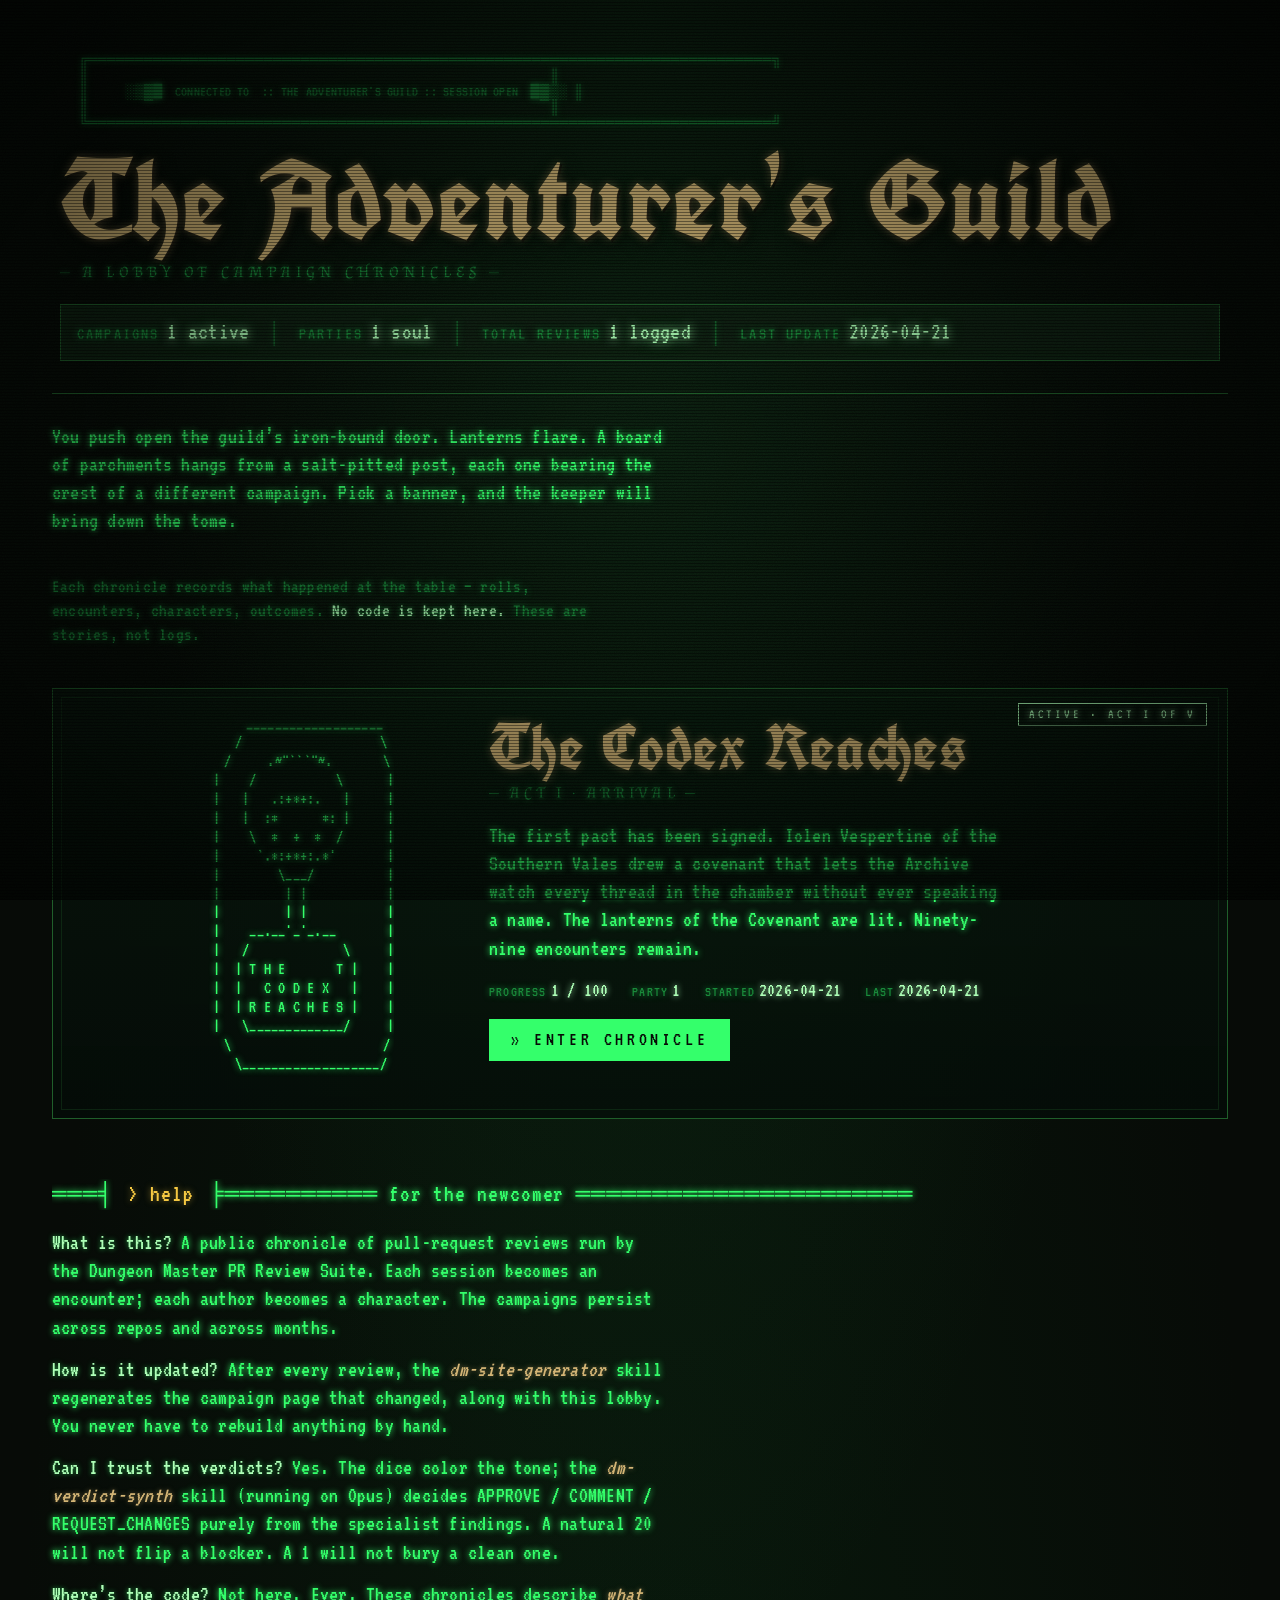
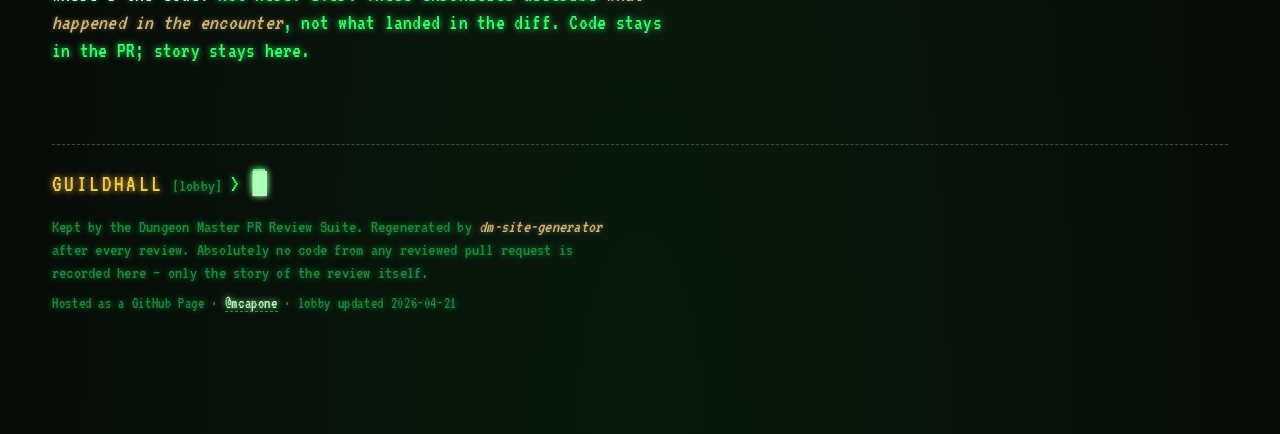
==== index.html @ 2f273dd2 "chronicle: prune demo campaigns; only The Codex Reaches is live - Remove campaigns/the-silver-protoc" ====
<!doctype html>
<html lang="en">
<head>
  <meta charset="utf-8" />
  <meta name="viewport" content="width=device-width, initial-scale=1" />
  <title>The Adventurer's Guild · Campaign Chronicles</title>
  <meta name="description" content="Campaign lobby for the Dungeon Master PR Review Suite. Pick a campaign to read its chronicle. No code, just story." />
  <meta name="color-scheme" content="dark" />
  <link rel="stylesheet" href="assets/styles.css" />
</head>
<body>
  <div class="static" aria-hidden="true"></div>

  <div class="crt-frame">

    <header class="banner">
      <pre class="banner-ascii" aria-hidden="true">
   ╔══════════════════════════════════════════════════════════════════════════╗
   ║                                                                          ║
   ║      ░▒▓█  CONNECTED TO  :: THE ADVENTURER'S GUILD :: SESSION OPEN  █▓▒░ ║
   ║                                                                          ║
   ╚══════════════════════════════════════════════════════════════════════════╝</pre>

      <h1 class="banner-title tome">The Adventurer's Guild</h1>
      <p class="banner-sub">&mdash; a lobby of campaign chronicles &mdash;</p>

      <div class="statusbar" role="status" aria-label="Guild status">
        <span class="stat"><span class="stat-label">CAMPAIGNS</span> <span class="stat-val">1 active</span></span>
        <span class="sep">│</span>
        <span class="stat"><span class="stat-label">PARTIES</span> <span class="stat-val">1 soul</span></span>
        <span class="sep">│</span>
        <span class="stat"><span class="stat-label">TOTAL REVIEWS</span> <span class="stat-val">1 logged</span></span>
        <span class="sep">│</span>
        <span class="stat"><span class="stat-label">LAST UPDATE</span> <span class="stat-val">2026-04-21</span></span>
      </div>
    </header>

    <p class="lobby-intro typed" data-delay="80">
      You push open the guild&rsquo;s iron-bound door. Lanterns flare. A board of parchments
      hangs from a salt-pitted post, each one bearing the crest of a different
      campaign. Pick a banner, and the keeper will bring down the tome.
    </p>

    <p class="lobby-intro typed" data-delay="600" style="color: var(--fg-dim); font-size: 19px;">
      Each chronicle records what happened at the table &mdash; rolls, encounters, characters, outcomes.
      <strong>No code is kept here.</strong> These are stories, not logs.
    </p>

    <section aria-label="Campaign list">
      <h2 class="sr-only">Campaigns</h2>
      <div class="campaign-grid">

        <!-- ================= Campaign 1: The Codex Reaches (ACTIVE) ================= -->
        <!-- emblem-id: tome-01 -->
        <article class="campaign-card" id="the-codex-reaches">
          <span class="campaign-state active">active · act I of V</span>

          <div class="campaign-emblem amber" aria-hidden="true"><pre>
            ___________________
           /                   \
          /     .~"```"~.       \
         |    /           \      |
         |   |   .:+*+:.   |     |
         |   |  :*      *: |     |
         |    \  *  +  *  /      |
         |     `.*:+*+:.*'       |
         |        \___/          |
         |         | |           |
         |         | |           |
         |    __.__'_'_.__       |
         |   /             \     |
         |  | T H E       T |    |
         |  |   C O D E X   |    |
         |  | R E A C H E S |    |
         |   \_____________/     |
          \                     /
           \___________________/
          </pre></div>

          <div class="campaign-body">
            <h2 class="tome">The Codex Reaches</h2>
            <p class="tagline">&mdash; act I · arrival &mdash;</p>
            <p class="pitch">
              The first pact has been signed. Iolen Vespertine of the Southern Vales drew a covenant
              that lets the Archive watch every thread in the chamber without ever speaking a name.
              The lanterns of the Covenant are lit. Ninety-nine encounters remain.
            </p>
            <div class="campaign-meta">
              <span><span class="key">PROGRESS</span><span class="val">1 / 100</span></span>
              <span><span class="key">PARTY</span><span class="val">1</span></span>
              <span><span class="key">STARTED</span><span class="val">2026-04-21</span></span>
              <span><span class="key">LAST</span><span class="val">2026-04-21</span></span>
            </div>
            <a class="campaign-cta" href="campaigns/the-codex-reaches/">&raquo; Enter chronicle</a>
          </div>
        </article>

      </div>
    </section>

    <section class="section" style="margin-top: 60px;">
      <h2 class="section-title">═══╡ <span class="cmd">&gt; help</span> ╞══════════ for the newcomer ══════════════════════</h2>
      <div class="look-body">
        <p class="typed" data-delay="120">
          <strong>What is this?</strong> A public chronicle of pull-request reviews run by the Dungeon Master PR Review Suite.
          Each session becomes an encounter; each author becomes a character. The campaigns persist across repos and across months.
        </p>
        <p class="typed" data-delay="520">
          <strong>How is it updated?</strong> After every review, the <em>dm-site-generator</em> skill regenerates the campaign
          page that changed, along with this lobby. You never have to rebuild anything by hand.
        </p>
        <p class="typed" data-delay="900">
          <strong>Can I trust the verdicts?</strong> Yes. The dice color the tone; the <em>dm-verdict-synth</em> skill
          (running on Opus) decides APPROVE / COMMENT / REQUEST_CHANGES purely from the specialist findings.
          A natural 20 will not flip a blocker. A 1 will not bury a clean one.
        </p>
        <p class="typed" data-delay="1280">
          <strong>Where&rsquo;s the code?</strong> Not here. Ever. These chronicles describe
          <em>what happened in the encounter</em>, not what landed in the diff. Code stays in the PR; story stays here.
        </p>
      </div>
    </section>

    <footer>
      <div class="prompt-line">
        <span class="prompt-host">GUILDHALL</span><span class="prompt-ctx">[lobby]</span><span class="prompt-arrow">&gt;</span><span class="cursor" aria-hidden="true">█</span>
      </div>
      <p class="footer-note">
        Kept by the Dungeon Master PR Review Suite. Regenerated by <em>dm-site-generator</em>
        after every review. Absolutely no code from any reviewed pull request is recorded here &mdash;
        only the story of the review itself.
      </p>
      <p class="footer-legal">
        Hosted as a GitHub Page &middot; <a href="https://github.com/mcapone">@mcapone</a>
        &middot; lobby updated 2026-04-21
      </p>
    </footer>
  </div>

  <script src="assets/script.js"></script>
</body>
</html>
---- assets/styles.css ----
/* =====================================================================
   The Codex Reaches — Campaign Chronicle
   Shared stylesheet for the MUD / phosphor-CRT campaign site.
   All pages (lobby + per-campaign) share this file.
   ===================================================================== */

/* ---------- Fonts ---------- */
@import url("https://fonts.googleapis.com/css2?family=VT323&family=UnifrakturCook:wght@700&family=Almendra+SC&display=swap");

/* ---------- Reset + base ---------- */
*,
*::before,
*::after {
  box-sizing: border-box;
  margin: 0;
  padding: 0;
}

:root {
  /* Phosphor palette */
  --bg: #070b07;
  --bg-2: #0c1a0e;
  --panel: #0f1f12;
  --fg: #34ff6b;
  --fg-bright: #aeffb7;
  --fg-dim: #1a8a3b;
  --fg-shadow: #0e4a1f;
  --border: #1f5e2a;
  --border-bright: #3dbd54;

  /* Accents */
  --amber: #f5c842;
  --amber-dim: #8b6812;
  --danger: #ff4860;
  --parchment: #d4b576;
  --parchment-deep: #8a6d36;
  --ink: #4a3818;

  /* Glow presets */
  --glow-soft: 0 0 6px currentColor;
  --glow-mid: 0 0 10px currentColor, 0 0 18px rgba(52, 255, 107, 0.35);
  --glow-hot: 0 0 4px currentColor, 0 0 14px currentColor, 0 0 32px rgba(52, 255, 107, 0.6);

  /* Fonts */
  --font-mud: "VT323", ui-monospace, "SFMono-Regular", "Cascadia Mono", "Consolas", monospace;
  --font-tome: "UnifrakturCook", "Almendra SC", "Iowan Old Style", "Palatino Linotype", serif;
  --font-seal: "Almendra SC", "UnifrakturCook", "Iowan Old Style", serif;

  /* Layout */
  --maxw: 1240px;
  --gutter: 32px;
}

html {
  background: var(--bg);
  color-scheme: dark;
  scroll-behavior: smooth;
}

body {
  background:
    radial-gradient(ellipse at 50% 0%, rgba(32, 120, 55, 0.18), transparent 60%),
    radial-gradient(ellipse at 50% 100%, rgba(12, 60, 25, 0.3), transparent 70%),
    var(--bg);
  color: var(--fg);
  font-family: var(--font-mud);
  font-size: 24px;
  line-height: 1.28;
  min-height: 100vh;
  overflow-x: hidden;
  letter-spacing: 0.01em;
  text-shadow: var(--glow-soft);
}

/* ---------- CRT effects (fixed overlays) ---------- */
body::before {
  /* scanlines */
  content: "";
  position: fixed;
  inset: 0;
  background: repeating-linear-gradient(
    to bottom,
    transparent 0,
    transparent 2px,
    rgba(0, 0, 0, 0.42) 2px,
    rgba(0, 0, 0, 0.42) 3px
  );
  pointer-events: none;
  z-index: 200;
  mix-blend-mode: multiply;
}

body::after {
  /* vignette + CRT barrel-ish darkening at corners + flicker */
  content: "";
  position: fixed;
  inset: 0;
  background: radial-gradient(ellipse at center, transparent 0%, rgba(0, 0, 0, 0.65) 100%);
  pointer-events: none;
  z-index: 199;
  animation: flicker 4.2s infinite;
}

@keyframes flicker {
  0%, 100% { opacity: 1; }
  42% { opacity: 0.96; }
  43% { opacity: 1; }
  79% { opacity: 0.93; }
  80% { opacity: 1; }
  91% { opacity: 0.88; }
  92% { opacity: 1; }
}

/* Optional grain texture — static on top of background */
.static {
  position: fixed;
  inset: 0;
  pointer-events: none;
  z-index: 198;
  opacity: 0.08;
  background-image: url("data:image/svg+xml;utf8,<svg xmlns='http://www.w3.org/2000/svg' width='160' height='160' viewBox='0 0 160 160'><filter id='n'><feTurbulence type='fractalNoise' baseFrequency='0.9' numOctaves='2' stitchTiles='stitch'/><feColorMatrix values='0 0 0 0 0.2  0 0 0 0 0.9  0 0 0 0 0.3  0 0 0 0.6 0'/></filter><rect width='100%' height='100%' filter='url(%23n)'/></svg>");
  background-size: 160px;
}

/* ---------- Frame ---------- */
.crt-frame {
  max-width: var(--maxw);
  margin: 0 auto;
  padding: 28px var(--gutter) 120px;
  position: relative;
  z-index: 1;
}

/* ---------- Typography helpers ---------- */
.glow-hot {
  color: var(--fg-bright);
  text-shadow: var(--glow-hot);
}

.glow-amber {
  color: var(--amber);
  text-shadow: 0 0 6px rgba(245, 200, 66, 0.7), 0 0 14px rgba(245, 200, 66, 0.35);
}

.glow-danger {
  color: var(--danger);
  text-shadow: 0 0 6px rgba(255, 72, 96, 0.7);
}

.tome {
  font-family: var(--font-tome);
  font-weight: 700;
  letter-spacing: 0.02em;
  line-height: 1;
}

.seal {
  font-family: var(--font-seal);
  letter-spacing: 0.16em;
  text-transform: uppercase;
}

pre,
.ascii {
  font-family: var(--font-mud);
  white-space: pre;
  color: var(--fg);
  text-shadow: var(--glow-soft);
  line-height: 1.05;
  overflow-x: auto;
}

a {
  color: var(--fg-bright);
  text-decoration: none;
  text-shadow: var(--glow-soft);
  border-bottom: 1px dashed var(--fg-dim);
  transition: color 120ms ease, text-shadow 120ms ease, border-color 120ms ease;
}

a:hover,
a:focus {
  color: var(--amber);
  text-shadow: 0 0 6px rgba(245, 200, 66, 0.8);
  border-bottom-color: var(--amber);
  outline: none;
}

em {
  font-style: italic;
  color: var(--parchment);
  text-shadow: 0 0 5px rgba(212, 181, 118, 0.5);
}

strong {
  color: var(--fg-bright);
  font-weight: normal;
  text-shadow: 0 0 5px rgba(52, 255, 107, 0.6);
}

hr {
  border: 0;
  border-top: 1px dashed var(--border);
  margin: 28px 0;
}

/* ---------- Banner ---------- */
.banner {
  position: relative;
  padding: 24px 8px 32px;
  border-bottom: 1px solid var(--border);
  margin-bottom: 28px;
}

.banner-ascii {
  color: var(--fg-dim);
  font-size: 15px;
  line-height: 1.05;
  margin-bottom: 18px;
  opacity: 0.85;
}

.banner-title {
  font-family: var(--font-tome);
  font-size: clamp(56px, 9vw, 112px);
  color: var(--parchment);
  text-shadow:
    0 0 8px rgba(212, 181, 118, 0.45),
    2px 2px 0 rgba(0, 0, 0, 0.8),
    4px 6px 18px rgba(0, 0, 0, 0.75);
  line-height: 0.92;
  margin-bottom: 10px;
}

.banner-sub {
  font-family: var(--font-seal);
  letter-spacing: 0.32em;
  text-transform: uppercase;
  color: var(--fg-dim);
  font-size: 16px;
  margin-bottom: 22px;
}

.statusbar {
  display: flex;
  flex-wrap: wrap;
  gap: 18px;
  align-items: baseline;
  font-size: 22px;
  color: var(--fg);
  padding: 12px 16px;
  border: 1px solid var(--border);
  background: var(--panel);
  box-shadow: inset 0 0 20px rgba(0, 255, 80, 0.04);
}

.statusbar .stat {
  display: inline-flex;
  gap: 8px;
  align-items: baseline;
}

.statusbar .stat-label {
  color: var(--fg-dim);
  font-size: 18px;
  letter-spacing: 0.12em;
  text-transform: uppercase;
}

.statusbar .stat-val {
  color: var(--fg-bright);
  font-size: 24px;
  text-shadow: var(--glow-mid);
}

.statusbar .sep {
  color: var(--fg-dim);
  opacity: 0.6;
}

/* ---------- Progress bar (campaign progress) ---------- */
.progress-bar {
  margin-top: 18px;
  font-size: 20px;
}

.progress-label {
  font-size: 16px;
  letter-spacing: 0.14em;
  text-transform: uppercase;
  color: var(--fg-dim);
  margin-bottom: 4px;
}

.progress-track {
  height: 18px;
  border: 1px solid var(--border);
  background: var(--bg-2);
  position: relative;
  overflow: hidden;
}

.progress-fill {
  height: 100%;
  background:
    repeating-linear-gradient(
      90deg,
      var(--fg-dim) 0 6px,
      var(--fg) 6px 8px
    );
  box-shadow: 0 0 12px rgba(52, 255, 107, 0.5);
}

.progress-text {
  margin-top: 4px;
  color: var(--fg);
  font-size: 18px;
}

/* ---------- Command bar (primary nav) ---------- */
.command-bar {
  position: sticky;
  top: 0;
  z-index: 10;
  margin: 0 -8px 32px;
  padding: 12px 20px;
  background: rgba(10, 22, 12, 0.92);
  backdrop-filter: blur(2px);
  border: 1px solid var(--border);
  border-left-width: 3px;
  border-left-color: var(--fg);
  font-size: 22px;
  display: flex;
  flex-wrap: wrap;
  align-items: center;
  gap: 0 10px;
}

.command-bar a {
  padding: 2px 6px;
  border: none;
  color: var(--fg);
}

.command-bar a:hover,
.command-bar a:focus {
  color: var(--bg);
  background: var(--fg);
  text-shadow: none;
}

.prompt-arrow {
  color: var(--fg-dim);
  margin-right: 4px;
}

.nav-sep {
  color: var(--fg-dim);
  opacity: 0.5;
}

.back-to-lobby {
  margin-left: auto;
  color: var(--amber);
  border: 1px solid var(--amber-dim);
  padding: 2px 10px;
  font-size: 18px;
  letter-spacing: 0.08em;
  text-transform: uppercase;
}

.back-to-lobby:hover,
.back-to-lobby:focus {
  background: var(--amber);
  color: var(--bg);
  text-shadow: none;
}

/* ---------- Section ---------- */
.section {
  margin-bottom: 56px;
}

.section-title {
  font-family: var(--font-mud);
  font-size: 24px;
  color: var(--fg);
  font-weight: normal;
  letter-spacing: 0.04em;
  margin-bottom: 18px;
  white-space: nowrap;
  overflow: hidden;
  text-overflow: ellipsis;
}

.section-title .cmd {
  color: var(--amber);
  text-shadow: 0 0 6px rgba(245, 200, 66, 0.5);
  padding: 0 4px;
}

.section-hint {
  color: var(--fg-dim);
  font-size: 18px;
  margin-bottom: 14px;
  letter-spacing: 0.05em;
}

/* ---------- Look ---------- */
.look-body p {
  margin-bottom: 14px;
  font-size: 22px;
  max-width: 68ch;
}

.look-body a.exit {
  color: var(--amber);
  border-bottom-color: var(--amber-dim);
}

/* ---------- Scene ---------- */
.scene {
  border: 1px dashed var(--border);
  padding: 24px;
  background: linear-gradient(180deg, rgba(10, 50, 22, 0.25), transparent);
}

.scene-meta {
  font-size: 18px;
  color: var(--fg-dim);
  letter-spacing: 0.08em;
  margin-bottom: 8px;
  text-transform: uppercase;
}

.scene-meta .roll {
  color: var(--amber);
  text-shadow: 0 0 6px rgba(245, 200, 66, 0.5);
  font-weight: bold;
}

.scene-meta .tier {
  color: var(--fg-bright);
}

.scene-title {
  font-family: var(--font-tome);
  font-weight: 700;
  font-size: clamp(36px, 5vw, 54px);
  color: var(--parchment);
  text-shadow: 0 0 6px rgba(212, 181, 118, 0.4);
  margin: 4px 0 22px;
  line-height: 1;
}

.ascii-scene {
  color: var(--fg);
  font-size: 18px;
  line-height: 1;
  margin: 8px 0 24px;
  text-shadow: 0 0 6px rgba(52, 255, 107, 0.45);
  overflow-x: auto;
}

.scene-narration {
  font-size: 22px;
  max-width: 64ch;
  margin-bottom: 14px;
}

.scene-outcome {
  font-size: 20px;
  margin-top: 12px;
  padding-top: 14px;
  border-top: 1px dashed var(--border);
}

/* ---------- Verdict tags ---------- */
.verdict-tag {
  display: inline-block;
  padding: 2px 10px;
  font-size: 16px;
  letter-spacing: 0.14em;
  text-transform: uppercase;
  font-weight: normal;
  border: 1px solid currentColor;
  margin-right: 10px;
}

.verdict-approve { color: var(--fg-bright); text-shadow: 0 0 6px rgba(174, 255, 183, 0.7); }
.verdict-comment { color: var(--amber); text-shadow: 0 0 6px rgba(245, 200, 66, 0.6); }
.verdict-request { color: var(--danger); text-shadow: 0 0 6px rgba(255, 72, 96, 0.7); }

.legendary-star {
  color: var(--amber);
  text-shadow: 0 0 8px rgba(245, 200, 66, 0.9);
  margin-left: 6px;
}

/* ---------- Party grid (WHO) ---------- */
.party-grid {
  display: grid;
  grid-template-columns: repeat(auto-fill, minmax(310px, 1fr));
  gap: 22px;
}

.char-card {
  position: relative;
  padding: 18px 20px 22px;
  background: var(--panel);
  border: 1px solid var(--border);
  box-shadow:
    inset 0 0 30px rgba(0, 80, 30, 0.18),
    0 0 0 1px rgba(52, 255, 107, 0.05);
  transition: transform 180ms ease, box-shadow 180ms ease, border-color 180ms ease;
  overflow: hidden;
}

.char-card::before {
  /* subtle corner flourishes */
  content: "+--------+";
  position: absolute;
  top: 6px;
  left: 8px;
  right: 8px;
  color: var(--border-bright);
  font-size: 14px;
  opacity: 0.4;
  pointer-events: none;
}

.char-card:hover {
  border-color: var(--fg);
  transform: translateY(-2px);
  box-shadow:
    inset 0 0 40px rgba(0, 120, 50, 0.25),
    0 0 24px rgba(52, 255, 107, 0.22);
}

.char-card:hover .char-portrait {
  color: var(--fg-bright);
  text-shadow: var(--glow-hot);
}

.char-header {
  display: flex;
  justify-content: space-between;
  align-items: baseline;
  margin-bottom: 10px;
  padding-bottom: 6px;
  border-bottom: 1px dashed var(--border);
}

.char-handle {
  color: var(--amber);
  font-size: 22px;
  letter-spacing: 0.04em;
}

.char-lvl {
  color: var(--fg-dim);
  font-size: 18px;
}

.char-portrait {
  font-family: var(--font-mud);
  font-size: 18px;
  line-height: 1;
  white-space: pre;
  text-align: center;
  margin: 10px 0 14px;
  color: var(--fg);
  transition: color 180ms ease, text-shadow 180ms ease;
  min-height: 180px;
  display: flex;
  align-items: center;
  justify-content: center;
}

.char-name {
  font-family: var(--font-tome);
  font-weight: 700;
  font-size: 30px;
  line-height: 1;
  color: var(--parchment);
  text-shadow: 0 0 6px rgba(212, 181, 118, 0.4);
  margin-bottom: 2px;
}

.char-class {
  font-size: 18px;
  color: var(--fg-dim);
  letter-spacing: 0.1em;
  text-transform: uppercase;
  margin-bottom: 14px;
}

.stat-row {
  display: flex;
  justify-content: space-between;
  font-size: 18px;
  margin-bottom: 3px;
}

.stat-row .key {
  color: var(--fg-dim);
  letter-spacing: 0.08em;
  text-transform: uppercase;
  font-size: 15px;
}

.stat-row .val {
  color: var(--fg);
  font-size: 18px;
}

.mini-bar {
  display: inline-block;
  width: 100px;
  height: 10px;
  background: var(--bg-2);
  border: 1px solid var(--border);
  position: relative;
  margin-right: 6px;
  vertical-align: middle;
}

.mini-bar::before {
  content: "";
  position: absolute;
  inset: 1px;
  width: calc(var(--pct, 50%) - 2px);
  background: var(--fg);
  box-shadow: 0 0 6px rgba(52, 255, 107, 0.6);
}

.mini-bar.amber::before { background: var(--amber); box-shadow: 0 0 6px rgba(245, 200, 66, 0.6); }
.mini-bar.danger::before { background: var(--danger); box-shadow: 0 0 6px rgba(255, 72, 96, 0.6); }

.char-footer {
  margin-top: 14px;
  padding-top: 10px;
  border-top: 1px dashed var(--border);
  font-size: 17px;
  display: grid;
  gap: 4px;
}

.char-footer .fkey {
  color: var(--fg-dim);
  letter-spacing: 0.08em;
  text-transform: uppercase;
  font-size: 14px;
  margin-right: 6px;
}

.char-footer a {
  color: var(--fg-bright);
  border: none;
}

.char-status {
  font-size: 16px;
  color: var(--fg-dim);
  text-transform: uppercase;
  letter-spacing: 0.1em;
  margin-top: 4px;
}

.status-active { color: var(--fg-bright); }
.status-cursed { color: var(--danger); }
.status-sabbatical { color: var(--amber-dim); }

/* ---------- History / session log ---------- */
.history-scroll {
  border: 1px solid var(--border);
  background: var(--panel);
  overflow-x: auto;
}

.session-table {
  width: 100%;
  border-collapse: collapse;
  font-size: 20px;
}

.session-table thead th {
  background: var(--bg-2);
  color: var(--fg-dim);
  font-weight: normal;
  font-size: 16px;
  text-transform: uppercase;
  letter-spacing: 0.12em;
  padding: 10px 14px;
  text-align: left;
  border-bottom: 1px solid var(--border);
  white-space: nowrap;
}

.session-table tbody td {
  padding: 10px 14px;
  border-bottom: 1px dashed var(--border);
  vertical-align: baseline;
}

.session-table tbody tr:hover {
  background: rgba(60, 180, 90, 0.06);
}

.session-table .col-date { color: var(--fg-dim); white-space: nowrap; }
.session-table .col-roll { color: var(--amber); font-size: 24px; white-space: nowrap; }
.session-table .col-roll.critical { color: var(--amber); text-shadow: 0 0 10px rgba(245, 200, 66, 0.8); }
.session-table .col-roll.dark { color: var(--danger); text-shadow: 0 0 8px rgba(255, 72, 96, 0.7); }
.session-table .col-title { color: var(--parchment); font-family: var(--font-tome); font-size: 24px; }
.session-table .col-author a { color: var(--fg-bright); border: none; }
.session-table .col-tier { color: var(--fg-dim); font-size: 16px; text-transform: uppercase; letter-spacing: 0.08em; }

/* ---------- Lore / map ---------- */
.ascii-map {
  font-size: 17px;
  color: var(--fg);
  text-align: center;
  margin: 0 auto 26px;
  line-height: 1;
  text-shadow: var(--glow-soft);
}

.lore-list {
  list-style: none;
  display: grid;
  grid-template-columns: repeat(auto-fill, minmax(260px, 1fr));
  gap: 12px;
  font-size: 20px;
}

.lore-list li {
  padding: 10px 14px;
  border: 1px dashed var(--border);
  background: rgba(10, 30, 15, 0.35);
}

.lore-list .region {
  color: var(--parchment);
  font-family: var(--font-tome);
  font-size: 24px;
  display: block;
  line-height: 1;
}

.lore-list .repo {
  color: var(--fg-dim);
  font-size: 16px;
  letter-spacing: 0.06em;
}

.lore-list .lore-note {
  margin-top: 4px;
  font-size: 18px;
  color: var(--fg);
}

/* ---------- Highlights ---------- */
.highlights-list {
  list-style: none;
  counter-reset: hl;
  display: grid;
  gap: 14px;
}

.highlights-list li {
  counter-increment: hl;
  position: relative;
  padding: 14px 20px 14px 70px;
  background: rgba(10, 30, 15, 0.45);
  border-left: 3px solid var(--amber);
  font-size: 21px;
}

.highlights-list li::before {
  content: "0" counter(hl);
  position: absolute;
  left: 14px;
  top: 10px;
  font-family: var(--font-tome);
  font-size: 36px;
  color: var(--amber);
  text-shadow: 0 0 8px rgba(245, 200, 66, 0.5);
  line-height: 1;
}

.highlights-list strong {
  color: var(--parchment);
  font-family: var(--font-tome);
  font-size: 24px;
  display: inline-block;
  margin-right: 6px;
}

/* ---------- Stats ---------- */
.stats-grid {
  display: grid;
  grid-template-columns: repeat(auto-fill, minmax(220px, 1fr));
  gap: 14px;
  margin-bottom: 30px;
}

.stat-tile {
  padding: 14px;
  border: 1px solid var(--border);
  background: var(--panel);
  text-align: center;
}

.stat-tile .tile-val {
  font-family: var(--font-tome);
  font-size: 44px;
  color: var(--fg-bright);
  text-shadow: var(--glow-mid);
  line-height: 1;
  margin-bottom: 4px;
}

.stat-tile .tile-val.amber { color: var(--amber); text-shadow: 0 0 10px rgba(245, 200, 66, 0.6); }
.stat-tile .tile-val.danger { color: var(--danger); text-shadow: 0 0 10px rgba(255, 72, 96, 0.7); }

.stat-tile .tile-label {
  font-size: 16px;
  color: var(--fg-dim);
  letter-spacing: 0.14em;
  text-transform: uppercase;
}

.verdict-chart,
.roll-distribution {
  margin-top: 20px;
  padding: 16px 18px;
  border: 1px dashed var(--border);
  background: rgba(10, 22, 12, 0.4);
}

.verdict-chart h3,
.roll-distribution h3 {
  color: var(--fg-dim);
  font-size: 16px;
  letter-spacing: 0.16em;
  text-transform: uppercase;
  margin-bottom: 10px;
  font-weight: normal;
}

.bar-row {
  display: grid;
  grid-template-columns: 140px 1fr 60px;
  align-items: center;
  gap: 10px;
  font-size: 18px;
  margin-bottom: 4px;
}

.bar-row .bar-label { color: var(--fg-dim); letter-spacing: 0.1em; text-transform: uppercase; font-size: 15px; }
.bar-row .bar-count { color: var(--fg-bright); text-align: right; font-size: 20px; }

.bar-fill {
  display: block;
  height: 14px;
  background: var(--fg);
  box-shadow: 0 0 8px rgba(52, 255, 107, 0.5);
}
.bar-fill.amber  { background: var(--amber);   box-shadow: 0 0 8px rgba(245, 200, 66, 0.55); }
.bar-fill.danger { background: var(--danger);  box-shadow: 0 0 8px rgba(255, 72, 96, 0.6); }

/* ---------- Boons / Curses / Unresolved ---------- */
.boons-grid {
  display: grid;
  grid-template-columns: repeat(auto-fit, minmax(280px, 1fr));
  gap: 22px;
}

.boons h3,
.curses h3,
.unresolved h3 {
  font-size: 18px;
  letter-spacing: 0.16em;
  text-transform: uppercase;
  color: var(--fg-dim);
  margin-bottom: 10px;
}

.boons ul,
.curses ul {
  list-style: none;
  display: grid;
  gap: 6px;
}

.boons li,
.curses li {
  padding: 8px 12px;
  background: rgba(10, 22, 12, 0.6);
  border-left: 3px solid var(--fg-dim);
  font-size: 19px;
}

.boons li { border-left-color: var(--amber); }
.curses li { border-left-color: var(--danger); }

.boons strong { color: var(--amber); font-family: var(--font-tome); font-size: 24px; }
.curses strong { color: var(--danger); font-family: var(--font-tome); font-size: 24px; }

.unresolved-item {
  padding: 16px;
  border: 1px dashed var(--amber-dim);
  background: rgba(60, 40, 0, 0.2);
}

.unresolved-meta {
  color: var(--fg-dim);
  font-size: 18px;
  letter-spacing: 0.06em;
  margin-bottom: 10px;
  text-transform: uppercase;
}

.emoji-choices {
  display: flex;
  flex-wrap: wrap;
  gap: 14px;
  margin-top: 8px;
}

.emoji-choices .choice {
  padding: 6px 16px;
  border: 1px solid var(--amber-dim);
  background: rgba(0, 0, 0, 0.3);
  color: var(--parchment);
  font-size: 20px;
}

/* ---------- Lobby (landing page) ---------- */
.lobby-intro {
  font-size: 22px;
  max-width: 68ch;
  margin: 16px 0 40px;
}

.campaign-grid {
  display: grid;
  gap: 30px;
}

.campaign-card {
  display: grid;
  grid-template-columns: minmax(280px, 380px) 1fr;
  gap: 28px;
  padding: 26px 28px;
  background: linear-gradient(180deg, rgba(10, 30, 16, 0.55), rgba(4, 12, 8, 0.75));
  border: 1px solid var(--border);
  position: relative;
  transition: border-color 180ms ease, box-shadow 180ms ease;
}

.campaign-card:hover {
  border-color: var(--fg);
  box-shadow: 0 0 0 1px var(--fg), 0 0 30px rgba(52, 255, 107, 0.2);
}

.campaign-card::after {
  /* corner brackets */
  content: "";
  position: absolute;
  top: 8px;
  left: 8px;
  right: 8px;
  bottom: 8px;
  border: 1px solid var(--border);
  pointer-events: none;
  opacity: 0.3;
}

.campaign-emblem {
  color: var(--fg);
  font-size: 18px;
  line-height: 1;
  text-align: center;
  display: flex;
  align-items: center;
  justify-content: center;
  min-height: 280px;
  text-shadow: 0 0 8px rgba(52, 255, 107, 0.35);
}

.campaign-emblem.amber {
  color: var(--parchment);
  text-shadow: 0 0 8px rgba(212, 181, 118, 0.5);
}

.campaign-emblem.ember {
  color: #ff9a3f;
  text-shadow: 0 0 10px rgba(255, 154, 63, 0.6);
}

.campaign-body h2 {
  font-family: var(--font-tome);
  font-weight: 700;
  font-size: clamp(44px, 5vw, 68px);
  line-height: 1;
  color: var(--parchment);
  text-shadow: 0 0 8px rgba(212, 181, 118, 0.45);
  margin-bottom: 4px;
}

.campaign-body .tagline {
  font-family: var(--font-seal);
  font-size: 16px;
  letter-spacing: 0.26em;
  text-transform: uppercase;
  color: var(--fg-dim);
  margin-bottom: 18px;
}

.campaign-body .pitch {
  font-size: 22px;
  margin-bottom: 16px;
  max-width: 58ch;
}

.campaign-meta {
  display: flex;
  flex-wrap: wrap;
  gap: 16px 24px;
  font-size: 18px;
  color: var(--fg);
  margin-bottom: 16px;
}

.campaign-meta .key {
  color: var(--fg-dim);
  letter-spacing: 0.08em;
  text-transform: uppercase;
  font-size: 15px;
}

.campaign-meta .val {
  color: var(--fg-bright);
  font-size: 20px;
  margin-left: 4px;
}

.campaign-cta {
  display: inline-block;
  padding: 8px 22px;
  font-size: 20px;
  letter-spacing: 0.18em;
  text-transform: uppercase;
  color: var(--bg);
  background: var(--fg);
  text-shadow: none;
  border: none;
  transition: background 160ms ease, color 160ms ease;
}

.campaign-cta:hover,
.campaign-cta:focus {
  background: var(--amber);
}

.campaign-state {
  position: absolute;
  top: 14px;
  right: 20px;
  font-size: 14px;
  letter-spacing: 0.2em;
  text-transform: uppercase;
  padding: 2px 10px;
  border: 1px solid currentColor;
}

.campaign-state.active   { color: var(--fg-bright); }
.campaign-state.completed { color: var(--parchment); }
.campaign-state.dormant   { color: var(--fg-dim); }

/* ---------- Footer ---------- */
footer {
  margin-top: 80px;
  padding: 24px 0 0;
  border-top: 1px dashed var(--border);
  font-size: 18px;
  color: var(--fg-dim);
}

.prompt-line {
  font-size: 24px;
  color: var(--fg-bright);
  margin-bottom: 16px;
  display: flex;
  align-items: baseline;
  gap: 8px;
}

.prompt-host { color: var(--amber); letter-spacing: 0.1em; }
.prompt-ctx  { color: var(--fg-dim); font-size: 18px; }
.prompt-line .prompt-arrow { color: var(--fg); font-size: 24px; }

.cursor {
  display: inline-block;
  width: 12px;
  height: 22px;
  background: var(--fg);
  box-shadow: 0 0 8px rgba(52, 255, 107, 0.8);
  animation: blink 1.1s steps(1) infinite;
  vertical-align: -3px;
}

@keyframes blink {
  50% { opacity: 0; }
}

.footer-note {
  margin-bottom: 8px;
  max-width: 80ch;
}

.footer-legal {
  color: var(--fg-dim);
  font-size: 16px;
  letter-spacing: 0.04em;
}

/* ---------- Typewriter reveal ---------- */
.typed {
  opacity: 0;
}

.typed.revealed {
  opacity: 1;
  animation: reveal-line 500ms ease-out both;
}

@keyframes reveal-line {
  from { opacity: 0; transform: translateY(6px); filter: blur(1.5px); }
  to   { opacity: 1; transform: none; filter: none; }
}

/* ---------- Responsive ---------- */
@media (max-width: 760px) {
  body { font-size: 20px; }
  .banner-ascii { display: none; }
  .banner-title { font-size: 60px; }
  .statusbar { font-size: 18px; gap: 10px; }
  .statusbar .stat-val { font-size: 20px; }
  .campaign-card { grid-template-columns: 1fr; }
  .campaign-emblem { font-size: 15px; min-height: 200px; }
  .section-title { font-size: 20px; overflow-x: auto; text-overflow: clip; white-space: pre; }
  .command-bar { font-size: 20px; }
}

@media (prefers-reduced-motion: reduce) {
  .cursor { animation: none; }
  body::after { animation: none; }
  .typed { opacity: 1; }
  .typed.revealed { animation: none; }
}

/* ---------- Utility ---------- */
.sr-only {
  position: absolute;
  width: 1px; height: 1px;
  padding: 0; margin: -1px;
  overflow: hidden;
  clip: rect(0,0,0,0);
  white-space: nowrap;
  border: 0;
}

.crit-mark {
  color: var(--amber);
  text-shadow: 0 0 8px rgba(245, 200, 66, 0.8);
}
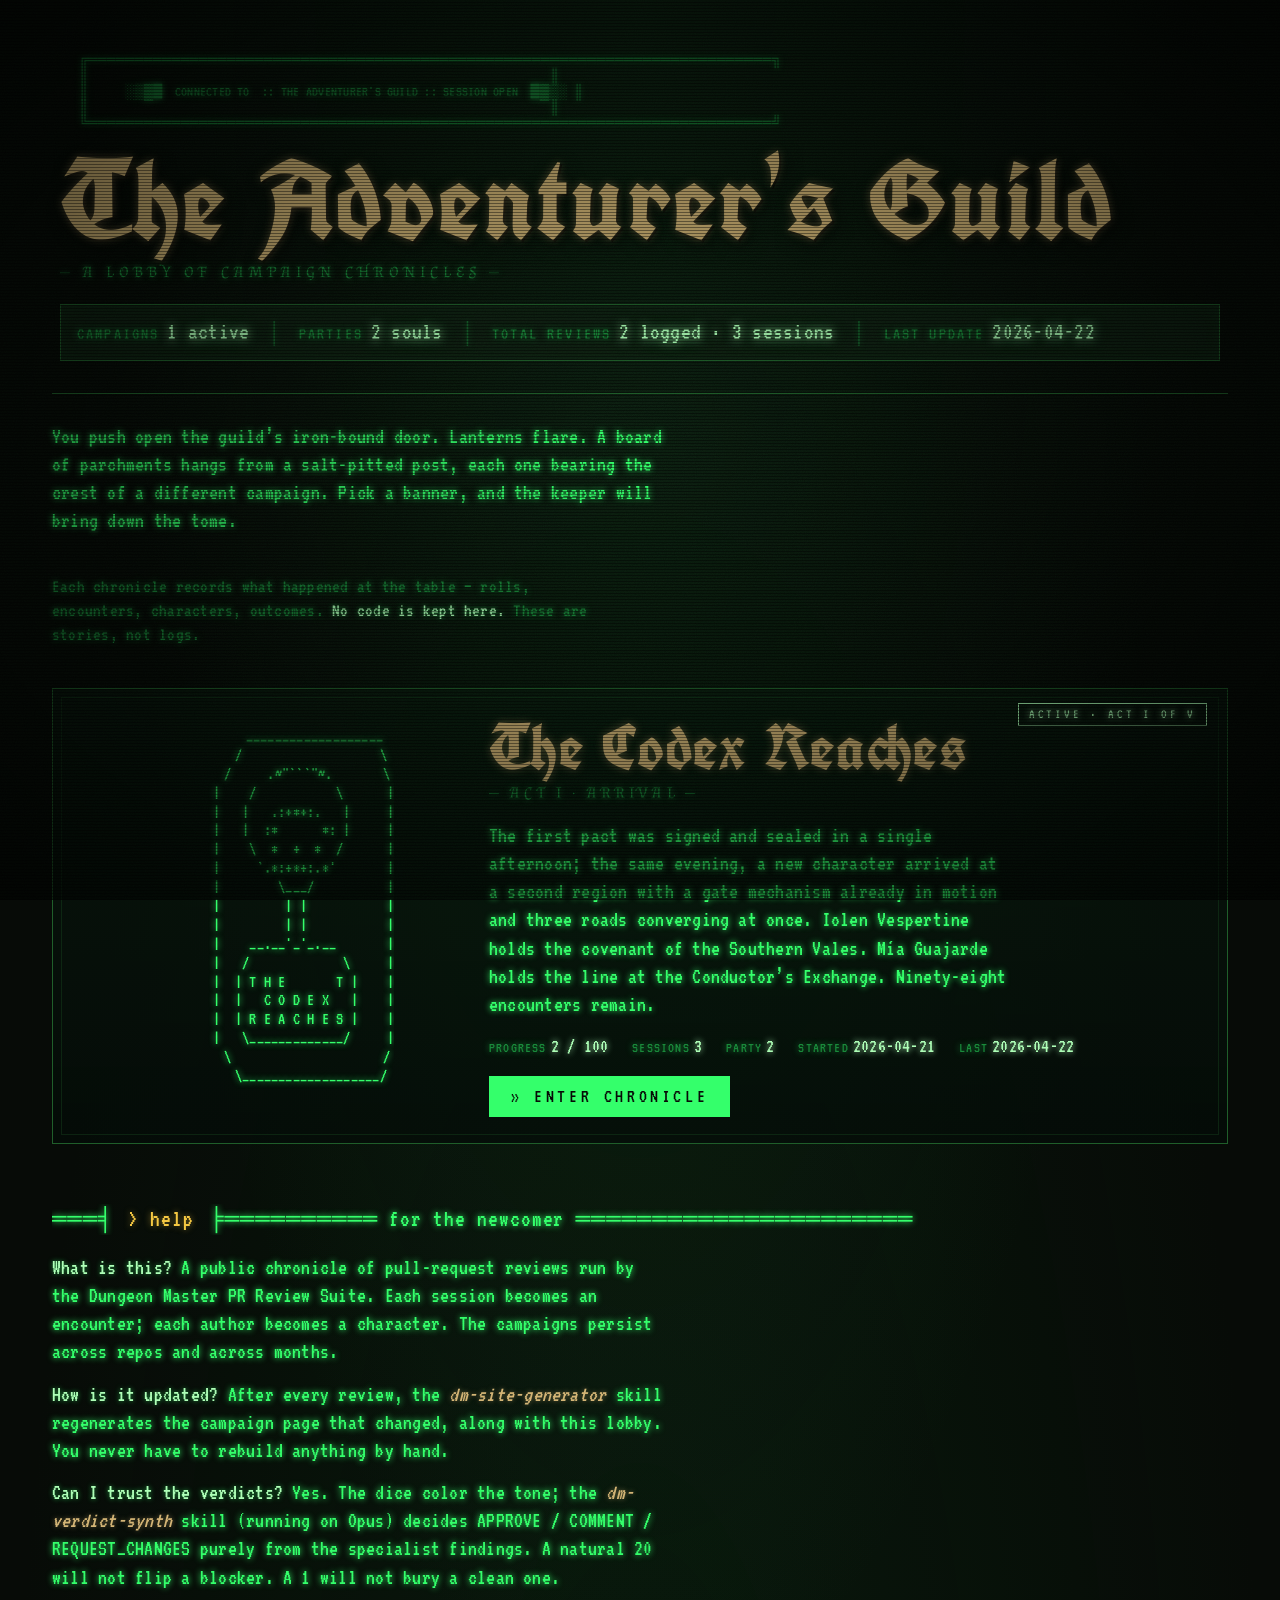
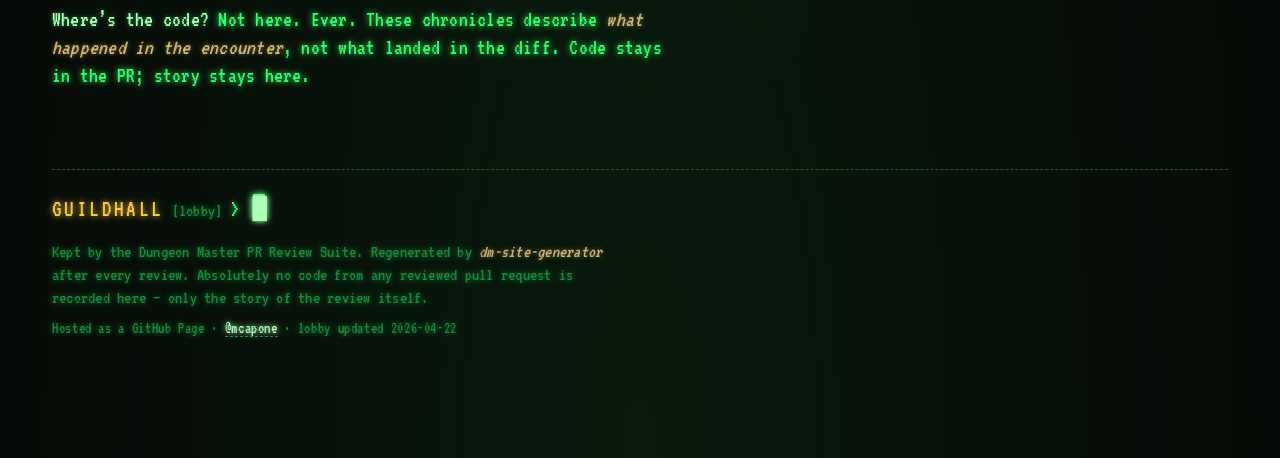
==== commit 59e31c35: "chronicle: regenerate the-codex-reaches + lobby (2026-04-22T00:00:00Z) Session 3 — The Threefold Gat" ====
--- a/index.html
+++ b/index.html
@@ -27,11 +27,11 @@
       <div class="statusbar" role="status" aria-label="Guild status">
         <span class="stat"><span class="stat-label">CAMPAIGNS</span> <span class="stat-val">1 active</span></span>
         <span class="sep">│</span>
-        <span class="stat"><span class="stat-label">PARTIES</span> <span class="stat-val">1 soul</span></span>
+        <span class="stat"><span class="stat-label">PARTIES</span> <span class="stat-val">2 souls</span></span>
         <span class="sep">│</span>
-        <span class="stat"><span class="stat-label">TOTAL REVIEWS</span> <span class="stat-val">1 logged</span></span>
+        <span class="stat"><span class="stat-label">TOTAL REVIEWS</span> <span class="stat-val">2 logged · 3 sessions</span></span>
         <span class="sep">│</span>
-        <span class="stat"><span class="stat-label">LAST UPDATE</span> <span class="stat-val">2026-04-21</span></span>
+        <span class="stat"><span class="stat-label">LAST UPDATE</span> <span class="stat-val">2026-04-22</span></span>
       </div>
     </header>
 
@@ -81,15 +81,17 @@
             <h2 class="tome">The Codex Reaches</h2>
             <p class="tagline">&mdash; act I · arrival &mdash;</p>
             <p class="pitch">
-              The first pact has been signed. Iolen Vespertine of the Southern Vales drew a covenant
-              that lets the Archive watch every thread in the chamber without ever speaking a name.
-              The lanterns of the Covenant are lit. Ninety-nine encounters remain.
+              The first pact was signed and sealed in a single afternoon; the same evening, a new
+              character arrived at a second region with a gate mechanism already in motion and three
+              roads converging at once. Iolen Vespertine holds the covenant of the Southern Vales.
+              Mía Guajarde holds the line at the Conductor&rsquo;s Exchange. Ninety-eight encounters remain.
             </p>
             <div class="campaign-meta">
-              <span><span class="key">PROGRESS</span><span class="val">1 / 100</span></span>
-              <span><span class="key">PARTY</span><span class="val">1</span></span>
+              <span><span class="key">PROGRESS</span><span class="val">2 / 100</span></span>
+              <span><span class="key">SESSIONS</span><span class="val">3</span></span>
+              <span><span class="key">PARTY</span><span class="val">2</span></span>
               <span><span class="key">STARTED</span><span class="val">2026-04-21</span></span>
-              <span><span class="key">LAST</span><span class="val">2026-04-21</span></span>
+              <span><span class="key">LAST</span><span class="val">2026-04-22</span></span>
             </div>
             <a class="campaign-cta" href="campaigns/the-codex-reaches/">&raquo; Enter chronicle</a>
           </div>
@@ -132,7 +134,7 @@
       </p>
       <p class="footer-legal">
         Hosted as a GitHub Page &middot; <a href="https://github.com/mcapone">@mcapone</a>
-        &middot; lobby updated 2026-04-21
+        &middot; lobby updated 2026-04-22
       </p>
     </footer>
   </div>
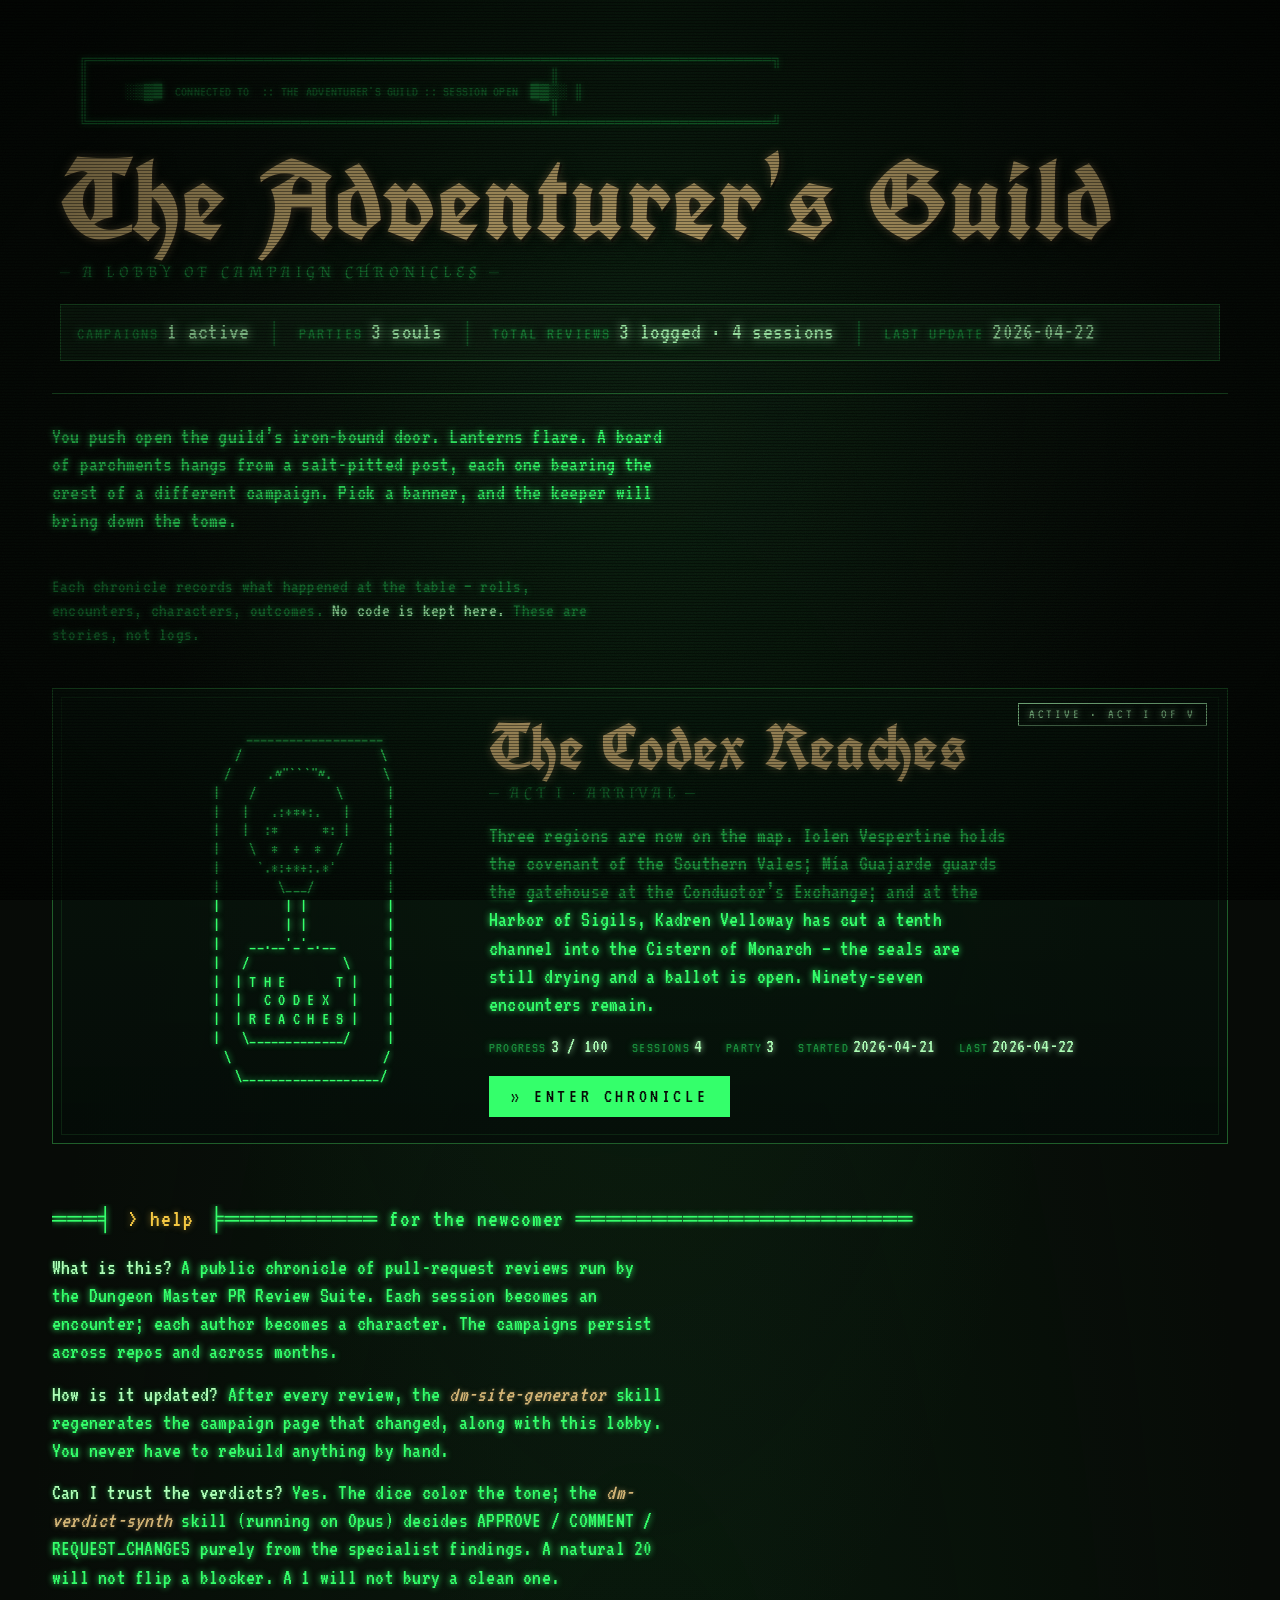
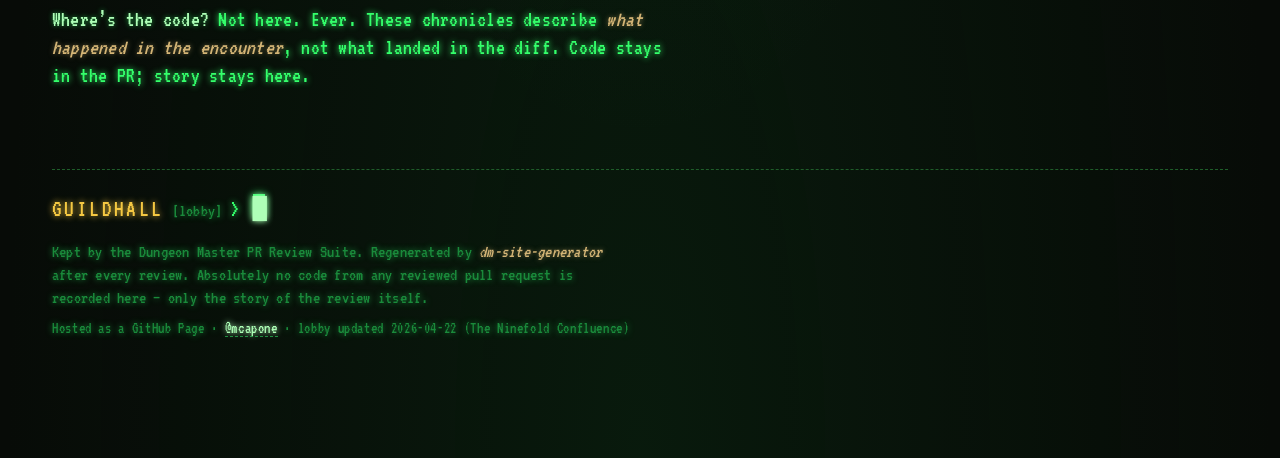
==== commit e0a3575b: "chronicle: regenerate The Codex Reaches (The Ninefold Confluence, session #4)" ====
--- a/index.html
+++ b/index.html
@@ -27,9 +27,9 @@
       <div class="statusbar" role="status" aria-label="Guild status">
         <span class="stat"><span class="stat-label">CAMPAIGNS</span> <span class="stat-val">1 active</span></span>
         <span class="sep">│</span>
-        <span class="stat"><span class="stat-label">PARTIES</span> <span class="stat-val">2 souls</span></span>
+        <span class="stat"><span class="stat-label">PARTIES</span> <span class="stat-val">3 souls</span></span>
         <span class="sep">│</span>
-        <span class="stat"><span class="stat-label">TOTAL REVIEWS</span> <span class="stat-val">2 logged · 3 sessions</span></span>
+        <span class="stat"><span class="stat-label">TOTAL REVIEWS</span> <span class="stat-val">3 logged · 4 sessions</span></span>
         <span class="sep">│</span>
         <span class="stat"><span class="stat-label">LAST UPDATE</span> <span class="stat-val">2026-04-22</span></span>
       </div>
@@ -81,15 +81,15 @@
             <h2 class="tome">The Codex Reaches</h2>
             <p class="tagline">&mdash; act I · arrival &mdash;</p>
             <p class="pitch">
-              The first pact was signed and sealed in a single afternoon; the same evening, a new
-              character arrived at a second region with a gate mechanism already in motion and three
-              roads converging at once. Iolen Vespertine holds the covenant of the Southern Vales.
-              Mía Guajarde holds the line at the Conductor&rsquo;s Exchange. Ninety-eight encounters remain.
+              Three regions are now on the map. Iolen Vespertine holds the covenant of the Southern Vales;
+              Mía Guajarde guards the gatehouse at the Conductor&rsquo;s Exchange; and at the Harbor of Sigils,
+              Kadren Velloway has cut a tenth channel into the Cistern of Monarch — the seals are still drying
+              and a ballot is open. Ninety-seven encounters remain.
             </p>
             <div class="campaign-meta">
-              <span><span class="key">PROGRESS</span><span class="val">2 / 100</span></span>
-              <span><span class="key">SESSIONS</span><span class="val">3</span></span>
-              <span><span class="key">PARTY</span><span class="val">2</span></span>
+              <span><span class="key">PROGRESS</span><span class="val">3 / 100</span></span>
+              <span><span class="key">SESSIONS</span><span class="val">4</span></span>
+              <span><span class="key">PARTY</span><span class="val">3</span></span>
               <span><span class="key">STARTED</span><span class="val">2026-04-21</span></span>
               <span><span class="key">LAST</span><span class="val">2026-04-22</span></span>
             </div>
@@ -134,7 +134,7 @@
       </p>
       <p class="footer-legal">
         Hosted as a GitHub Page &middot; <a href="https://github.com/mcapone">@mcapone</a>
-        &middot; lobby updated 2026-04-22
+        &middot; lobby updated 2026-04-22 (The Ninefold Confluence)
       </p>
     </footer>
   </div>
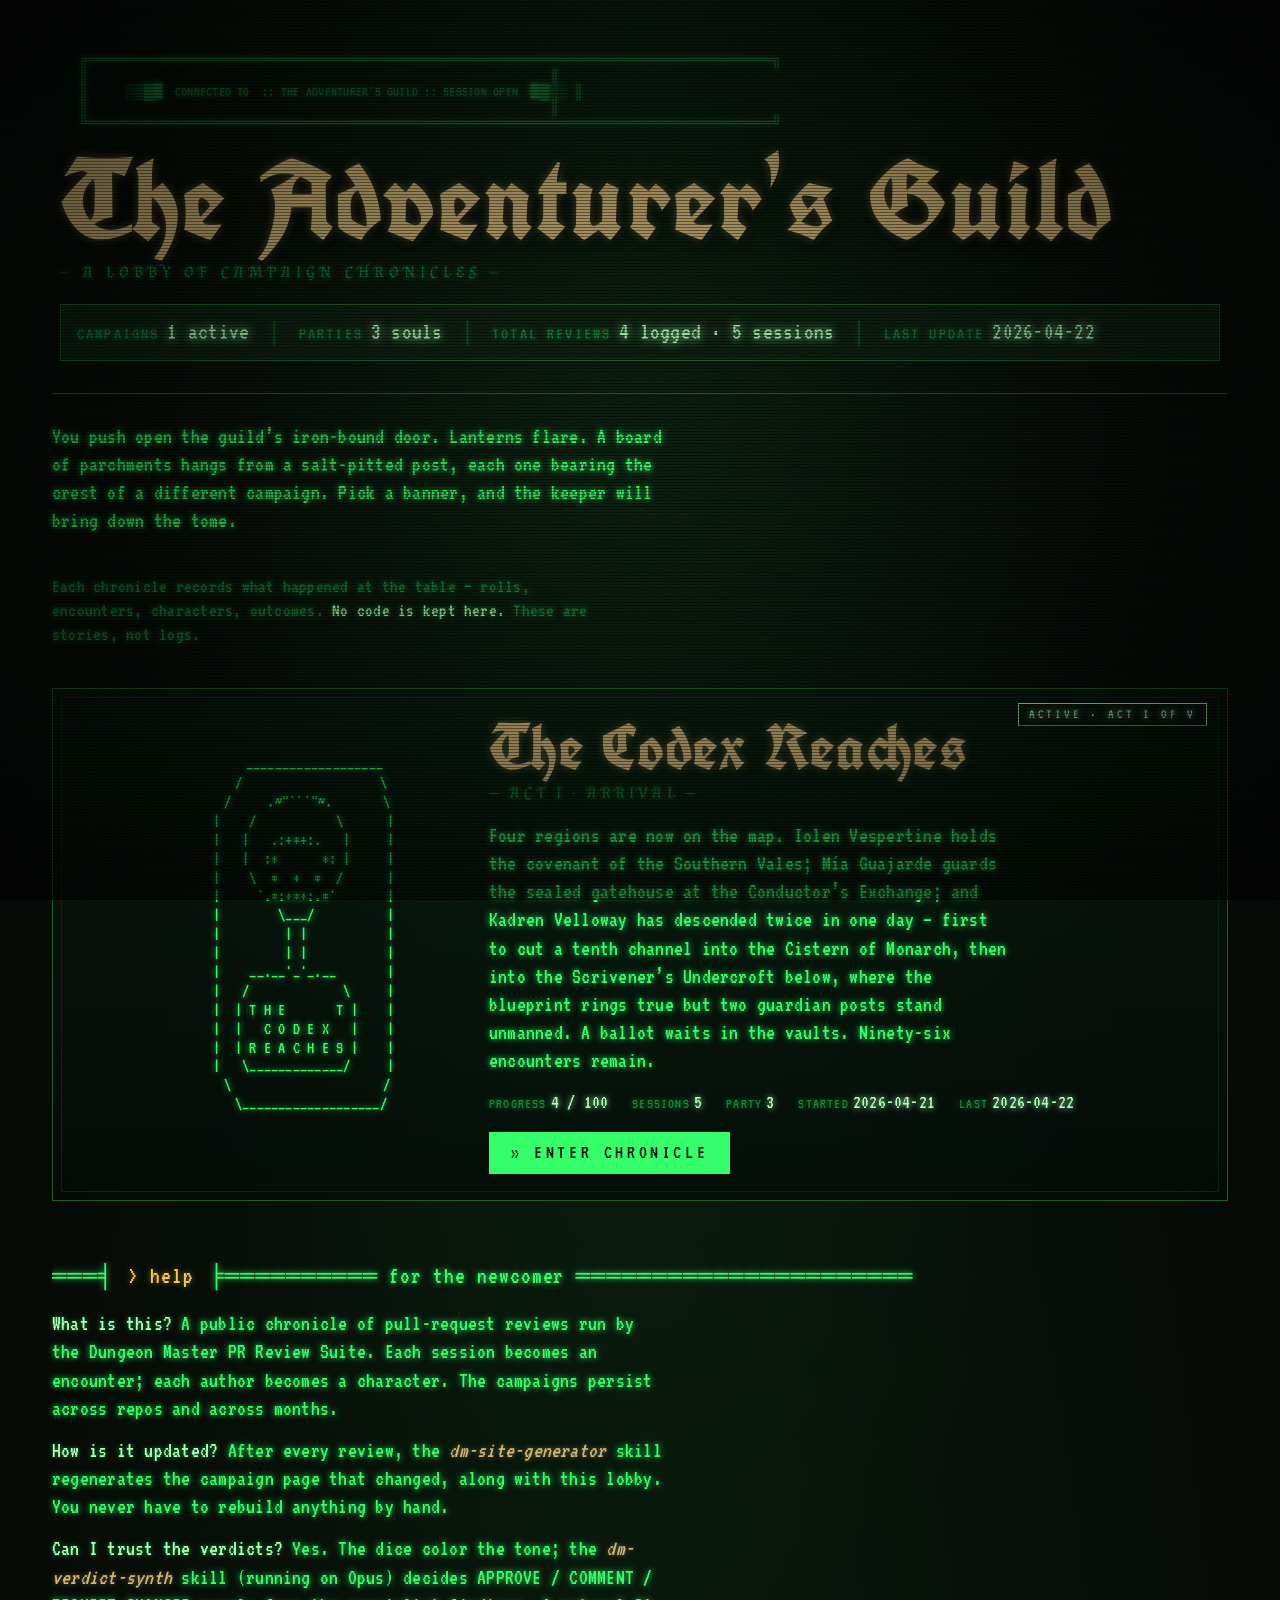
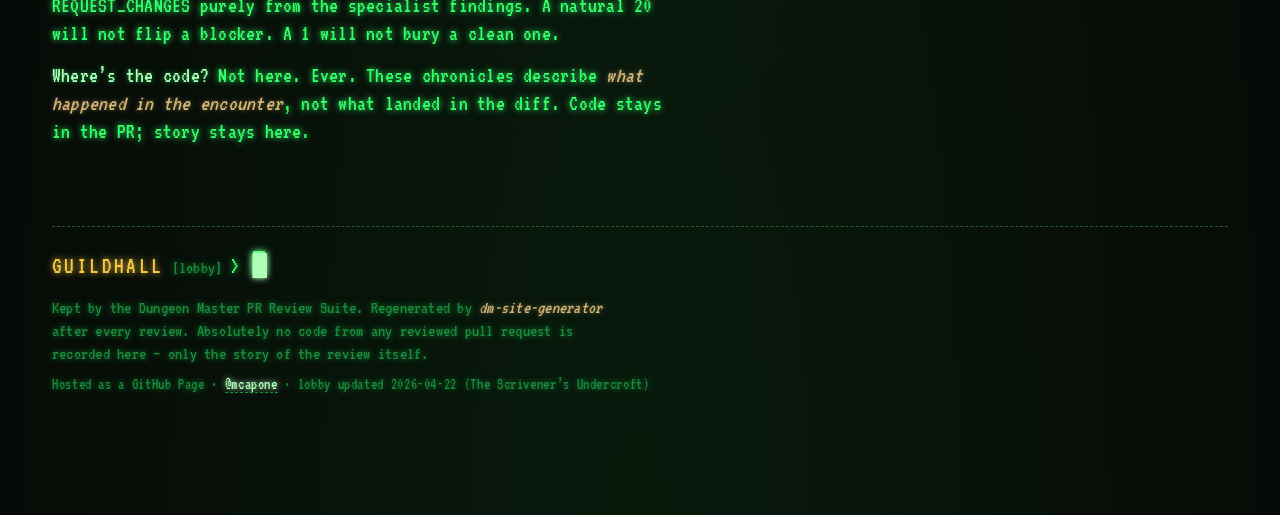
==== commit ba580d45: "chronicle: regenerate-campaign The Codex Reaches (2026-04-22T00:00:00Z) Session #5 — The Scrivener's" ====
--- a/index.html
+++ b/index.html
@@ -29,7 +29,7 @@
         <span class="sep">│</span>
         <span class="stat"><span class="stat-label">PARTIES</span> <span class="stat-val">3 souls</span></span>
         <span class="sep">│</span>
-        <span class="stat"><span class="stat-label">TOTAL REVIEWS</span> <span class="stat-val">3 logged · 4 sessions</span></span>
+        <span class="stat"><span class="stat-label">TOTAL REVIEWS</span> <span class="stat-val">4 logged · 5 sessions</span></span>
         <span class="sep">│</span>
         <span class="stat"><span class="stat-label">LAST UPDATE</span> <span class="stat-val">2026-04-22</span></span>
       </div>
@@ -81,14 +81,15 @@
             <h2 class="tome">The Codex Reaches</h2>
             <p class="tagline">&mdash; act I · arrival &mdash;</p>
             <p class="pitch">
-              Three regions are now on the map. Iolen Vespertine holds the covenant of the Southern Vales;
-              Mía Guajarde guards the gatehouse at the Conductor&rsquo;s Exchange; and at the Harbor of Sigils,
-              Kadren Velloway has cut a tenth channel into the Cistern of Monarch — the seals are still drying
-              and a ballot is open. Ninety-seven encounters remain.
+              Four regions are now on the map. Iolen Vespertine holds the covenant of the Southern Vales;
+              Mía Guajarde guards the sealed gatehouse at the Conductor&rsquo;s Exchange; and Kadren Velloway
+              has descended twice in one day &mdash; first to cut a tenth channel into the Cistern of Monarch,
+              then into the Scrivener&rsquo;s Undercroft below, where the blueprint rings true but two guardian
+              posts stand unmanned. A ballot waits in the vaults. Ninety-six encounters remain.
             </p>
             <div class="campaign-meta">
-              <span><span class="key">PROGRESS</span><span class="val">3 / 100</span></span>
-              <span><span class="key">SESSIONS</span><span class="val">4</span></span>
+              <span><span class="key">PROGRESS</span><span class="val">4 / 100</span></span>
+              <span><span class="key">SESSIONS</span><span class="val">5</span></span>
               <span><span class="key">PARTY</span><span class="val">3</span></span>
               <span><span class="key">STARTED</span><span class="val">2026-04-21</span></span>
               <span><span class="key">LAST</span><span class="val">2026-04-22</span></span>
@@ -134,7 +135,7 @@
       </p>
       <p class="footer-legal">
         Hosted as a GitHub Page &middot; <a href="https://github.com/mcapone">@mcapone</a>
-        &middot; lobby updated 2026-04-22 (The Ninefold Confluence)
+        &middot; lobby updated 2026-04-22 (The Scrivener&rsquo;s Undercroft)
       </p>
     </footer>
   </div>
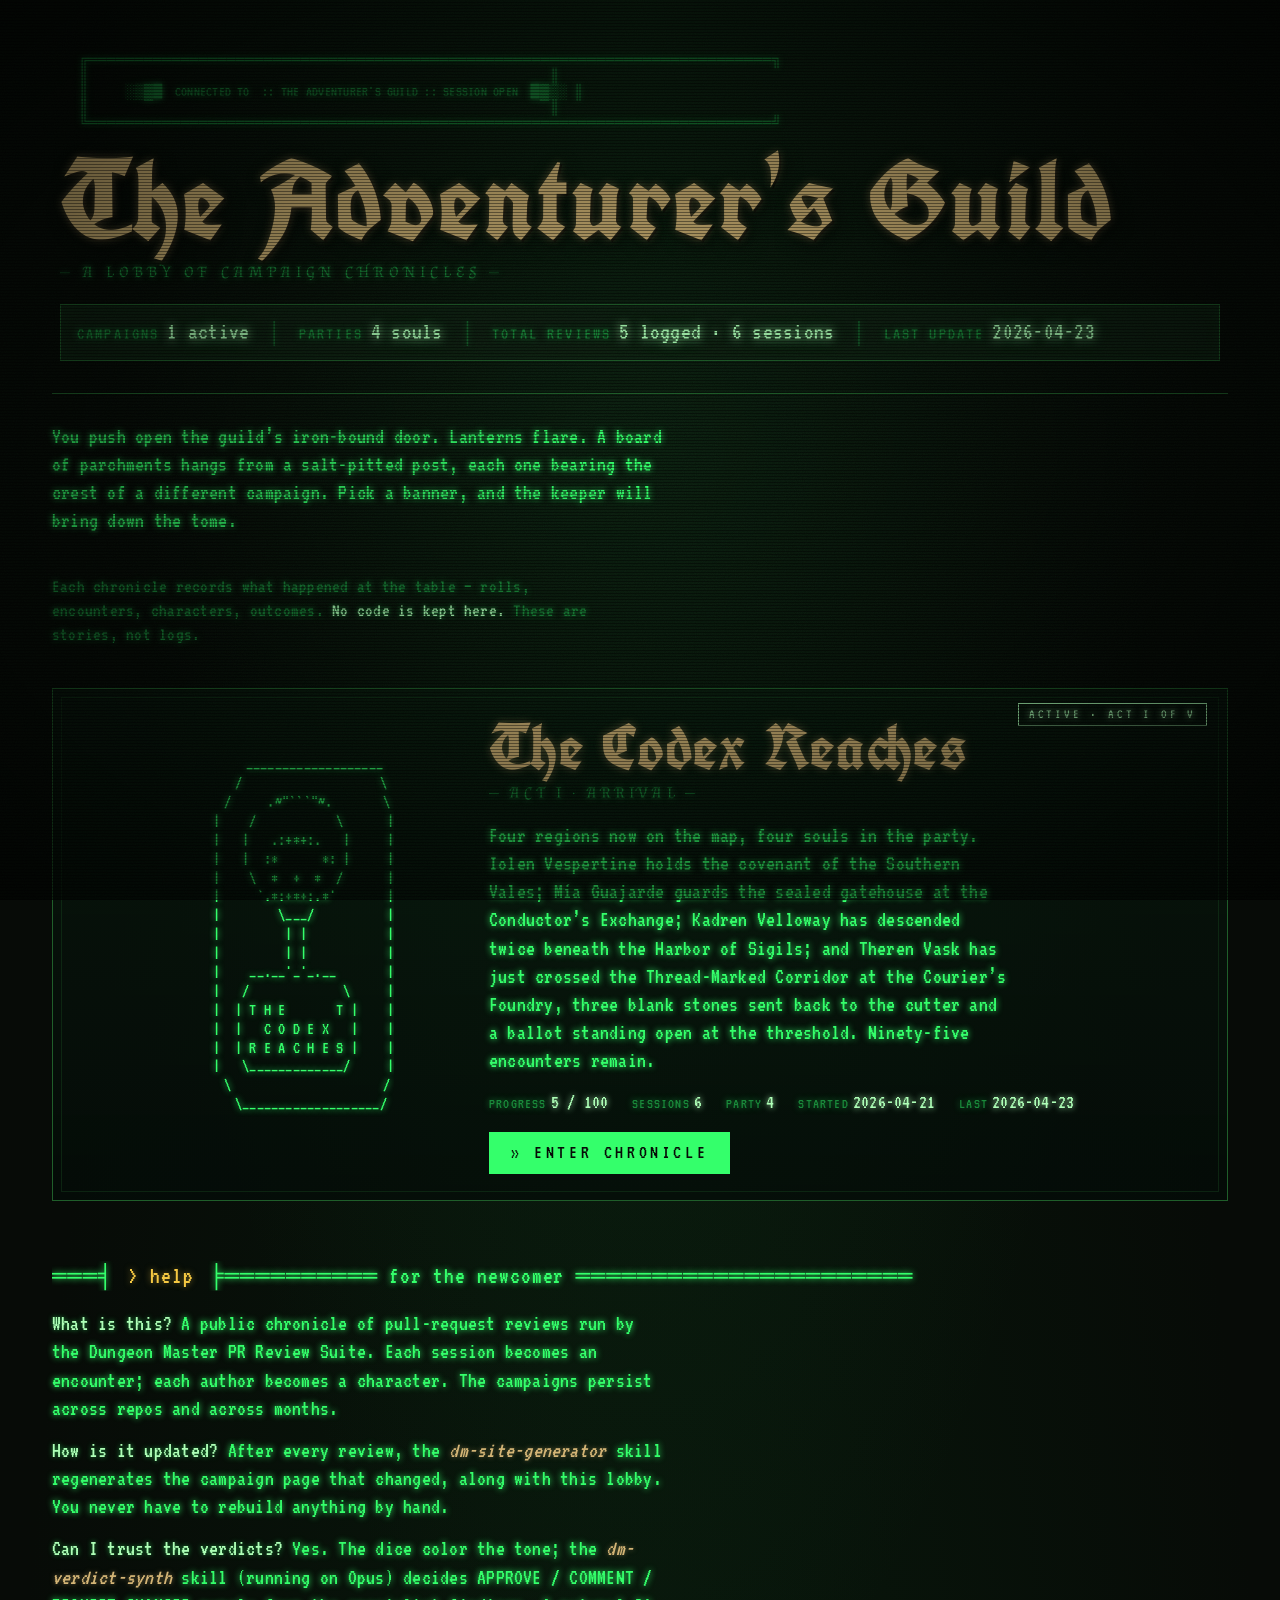
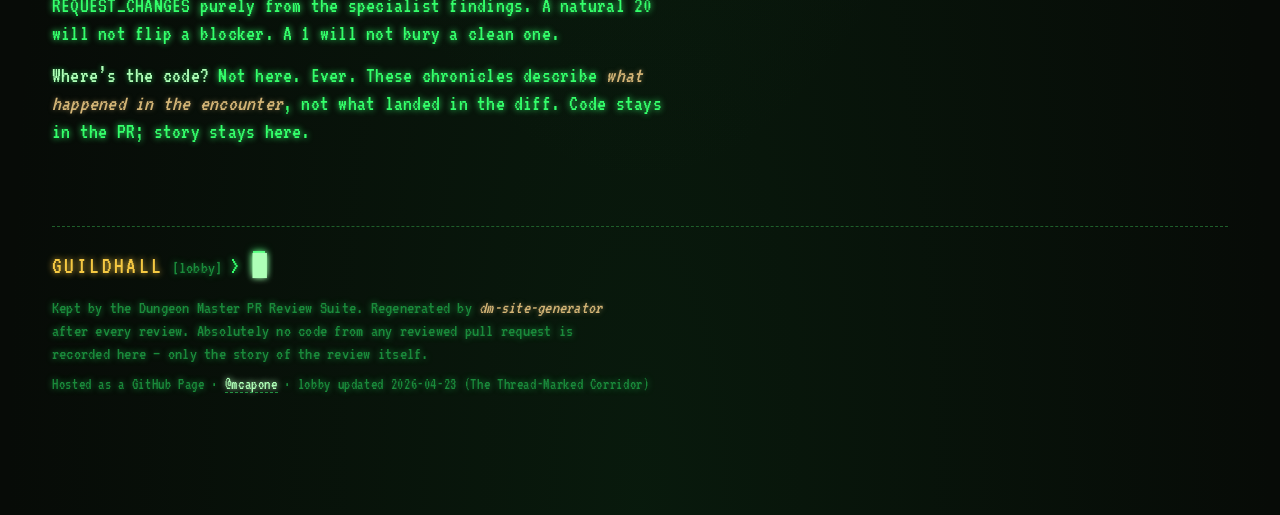
==== commit ad3aecba: "chronicle: regenerate-campaign The Codex Reaches (2026-04-23T00:00:00Z) Session #6 — The Thread-Mark" ====
--- a/index.html
+++ b/index.html
@@ -27,11 +27,11 @@
       <div class="statusbar" role="status" aria-label="Guild status">
         <span class="stat"><span class="stat-label">CAMPAIGNS</span> <span class="stat-val">1 active</span></span>
         <span class="sep">│</span>
-        <span class="stat"><span class="stat-label">PARTIES</span> <span class="stat-val">3 souls</span></span>
+        <span class="stat"><span class="stat-label">PARTIES</span> <span class="stat-val">4 souls</span></span>
         <span class="sep">│</span>
-        <span class="stat"><span class="stat-label">TOTAL REVIEWS</span> <span class="stat-val">4 logged · 5 sessions</span></span>
+        <span class="stat"><span class="stat-label">TOTAL REVIEWS</span> <span class="stat-val">5 logged · 6 sessions</span></span>
         <span class="sep">│</span>
-        <span class="stat"><span class="stat-label">LAST UPDATE</span> <span class="stat-val">2026-04-22</span></span>
+        <span class="stat"><span class="stat-label">LAST UPDATE</span> <span class="stat-val">2026-04-23</span></span>
       </div>
     </header>
 
@@ -81,18 +81,18 @@
             <h2 class="tome">The Codex Reaches</h2>
             <p class="tagline">&mdash; act I · arrival &mdash;</p>
             <p class="pitch">
-              Four regions are now on the map. Iolen Vespertine holds the covenant of the Southern Vales;
-              Mía Guajarde guards the sealed gatehouse at the Conductor&rsquo;s Exchange; and Kadren Velloway
-              has descended twice in one day &mdash; first to cut a tenth channel into the Cistern of Monarch,
-              then into the Scrivener&rsquo;s Undercroft below, where the blueprint rings true but two guardian
-              posts stand unmanned. A ballot waits in the vaults. Ninety-six encounters remain.
+              Four regions now on the map, four souls in the party. Iolen Vespertine holds the covenant
+              of the Southern Vales; Mía Guajarde guards the sealed gatehouse at the Conductor&rsquo;s Exchange;
+              Kadren Velloway has descended twice beneath the Harbor of Sigils; and Theren Vask has just
+              crossed the Thread-Marked Corridor at the Courier&rsquo;s Foundry, three blank stones sent back to
+              the cutter and a ballot standing open at the threshold. Ninety-five encounters remain.
             </p>
             <div class="campaign-meta">
-              <span><span class="key">PROGRESS</span><span class="val">4 / 100</span></span>
-              <span><span class="key">SESSIONS</span><span class="val">5</span></span>
-              <span><span class="key">PARTY</span><span class="val">3</span></span>
+              <span><span class="key">PROGRESS</span><span class="val">5 / 100</span></span>
+              <span><span class="key">SESSIONS</span><span class="val">6</span></span>
+              <span><span class="key">PARTY</span><span class="val">4</span></span>
               <span><span class="key">STARTED</span><span class="val">2026-04-21</span></span>
-              <span><span class="key">LAST</span><span class="val">2026-04-22</span></span>
+              <span><span class="key">LAST</span><span class="val">2026-04-23</span></span>
             </div>
             <a class="campaign-cta" href="campaigns/the-codex-reaches/">&raquo; Enter chronicle</a>
           </div>
@@ -135,7 +135,7 @@
       </p>
       <p class="footer-legal">
         Hosted as a GitHub Page &middot; <a href="https://github.com/mcapone">@mcapone</a>
-        &middot; lobby updated 2026-04-22 (The Scrivener&rsquo;s Undercroft)
+        &middot; lobby updated 2026-04-23 (The Thread-Marked Corridor)
       </p>
     </footer>
   </div>
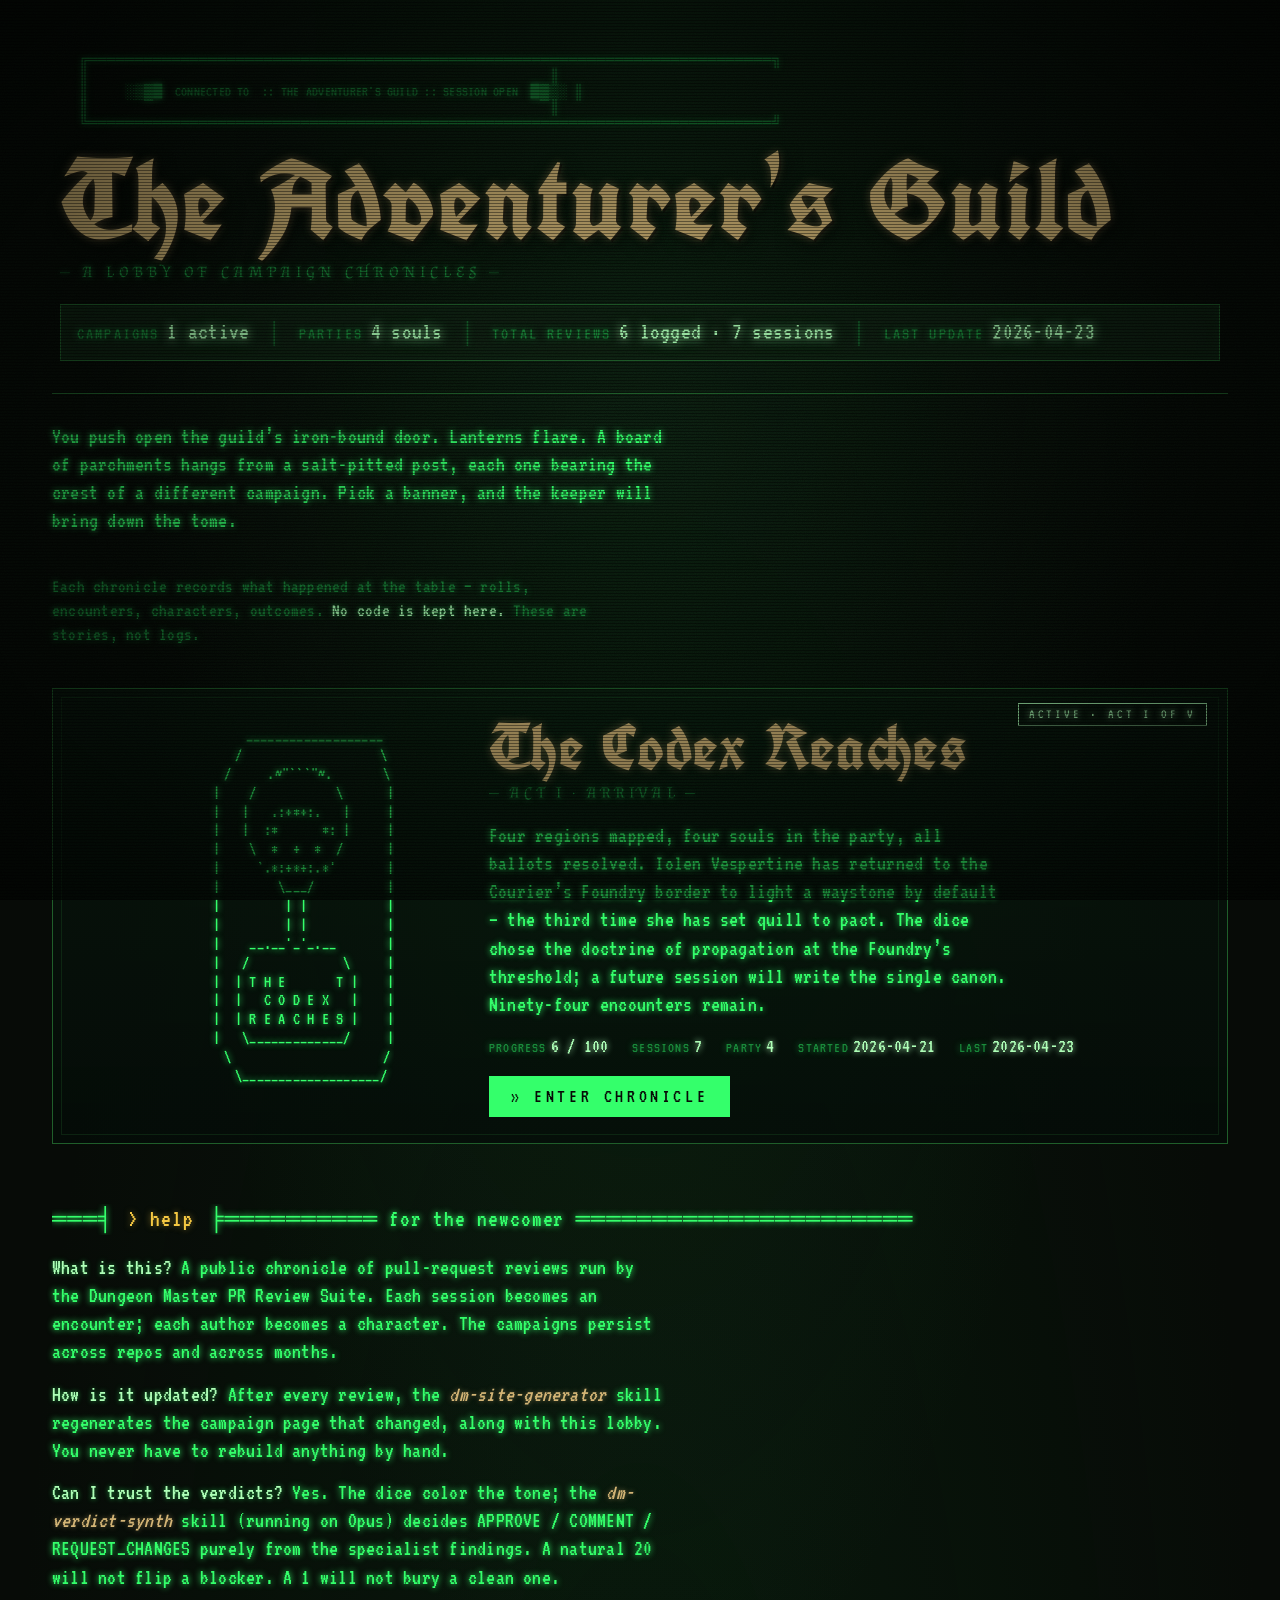
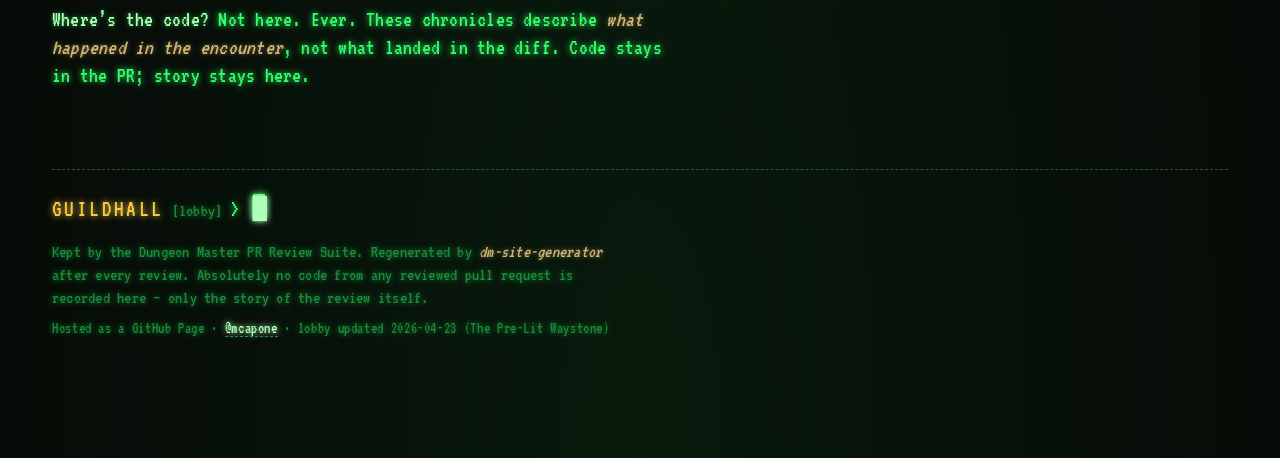
==== commit 672a1051: "chronicle: regenerate the-codex-reaches + lobby (2026-04-23T15:00:00Z) Session #7 The Pre-Lit Waysto" ====
--- a/index.html
+++ b/index.html
@@ -29,7 +29,7 @@
         <span class="sep">│</span>
         <span class="stat"><span class="stat-label">PARTIES</span> <span class="stat-val">4 souls</span></span>
         <span class="sep">│</span>
-        <span class="stat"><span class="stat-label">TOTAL REVIEWS</span> <span class="stat-val">5 logged · 6 sessions</span></span>
+        <span class="stat"><span class="stat-label">TOTAL REVIEWS</span> <span class="stat-val">6 logged · 7 sessions</span></span>
         <span class="sep">│</span>
         <span class="stat"><span class="stat-label">LAST UPDATE</span> <span class="stat-val">2026-04-23</span></span>
       </div>
@@ -81,15 +81,15 @@
             <h2 class="tome">The Codex Reaches</h2>
             <p class="tagline">&mdash; act I · arrival &mdash;</p>
             <p class="pitch">
-              Four regions now on the map, four souls in the party. Iolen Vespertine holds the covenant
-              of the Southern Vales; Mía Guajarde guards the sealed gatehouse at the Conductor&rsquo;s Exchange;
-              Kadren Velloway has descended twice beneath the Harbor of Sigils; and Theren Vask has just
-              crossed the Thread-Marked Corridor at the Courier&rsquo;s Foundry, three blank stones sent back to
-              the cutter and a ballot standing open at the threshold. Ninety-five encounters remain.
+              Four regions mapped, four souls in the party, all ballots resolved. Iolen Vespertine
+              has returned to the Courier&rsquo;s Foundry border to light a waystone by default &mdash; the
+              third time she has set quill to pact. The dice chose the doctrine of propagation at
+              the Foundry&rsquo;s threshold; a future session will write the single canon. Ninety-four
+              encounters remain.
             </p>
             <div class="campaign-meta">
-              <span><span class="key">PROGRESS</span><span class="val">5 / 100</span></span>
-              <span><span class="key">SESSIONS</span><span class="val">6</span></span>
+              <span><span class="key">PROGRESS</span><span class="val">6 / 100</span></span>
+              <span><span class="key">SESSIONS</span><span class="val">7</span></span>
               <span><span class="key">PARTY</span><span class="val">4</span></span>
               <span><span class="key">STARTED</span><span class="val">2026-04-21</span></span>
               <span><span class="key">LAST</span><span class="val">2026-04-23</span></span>
@@ -135,7 +135,7 @@
       </p>
       <p class="footer-legal">
         Hosted as a GitHub Page &middot; <a href="https://github.com/mcapone">@mcapone</a>
-        &middot; lobby updated 2026-04-23 (The Thread-Marked Corridor)
+        &middot; lobby updated 2026-04-23 (The Pre-Lit Waystone)
       </p>
     </footer>
   </div>
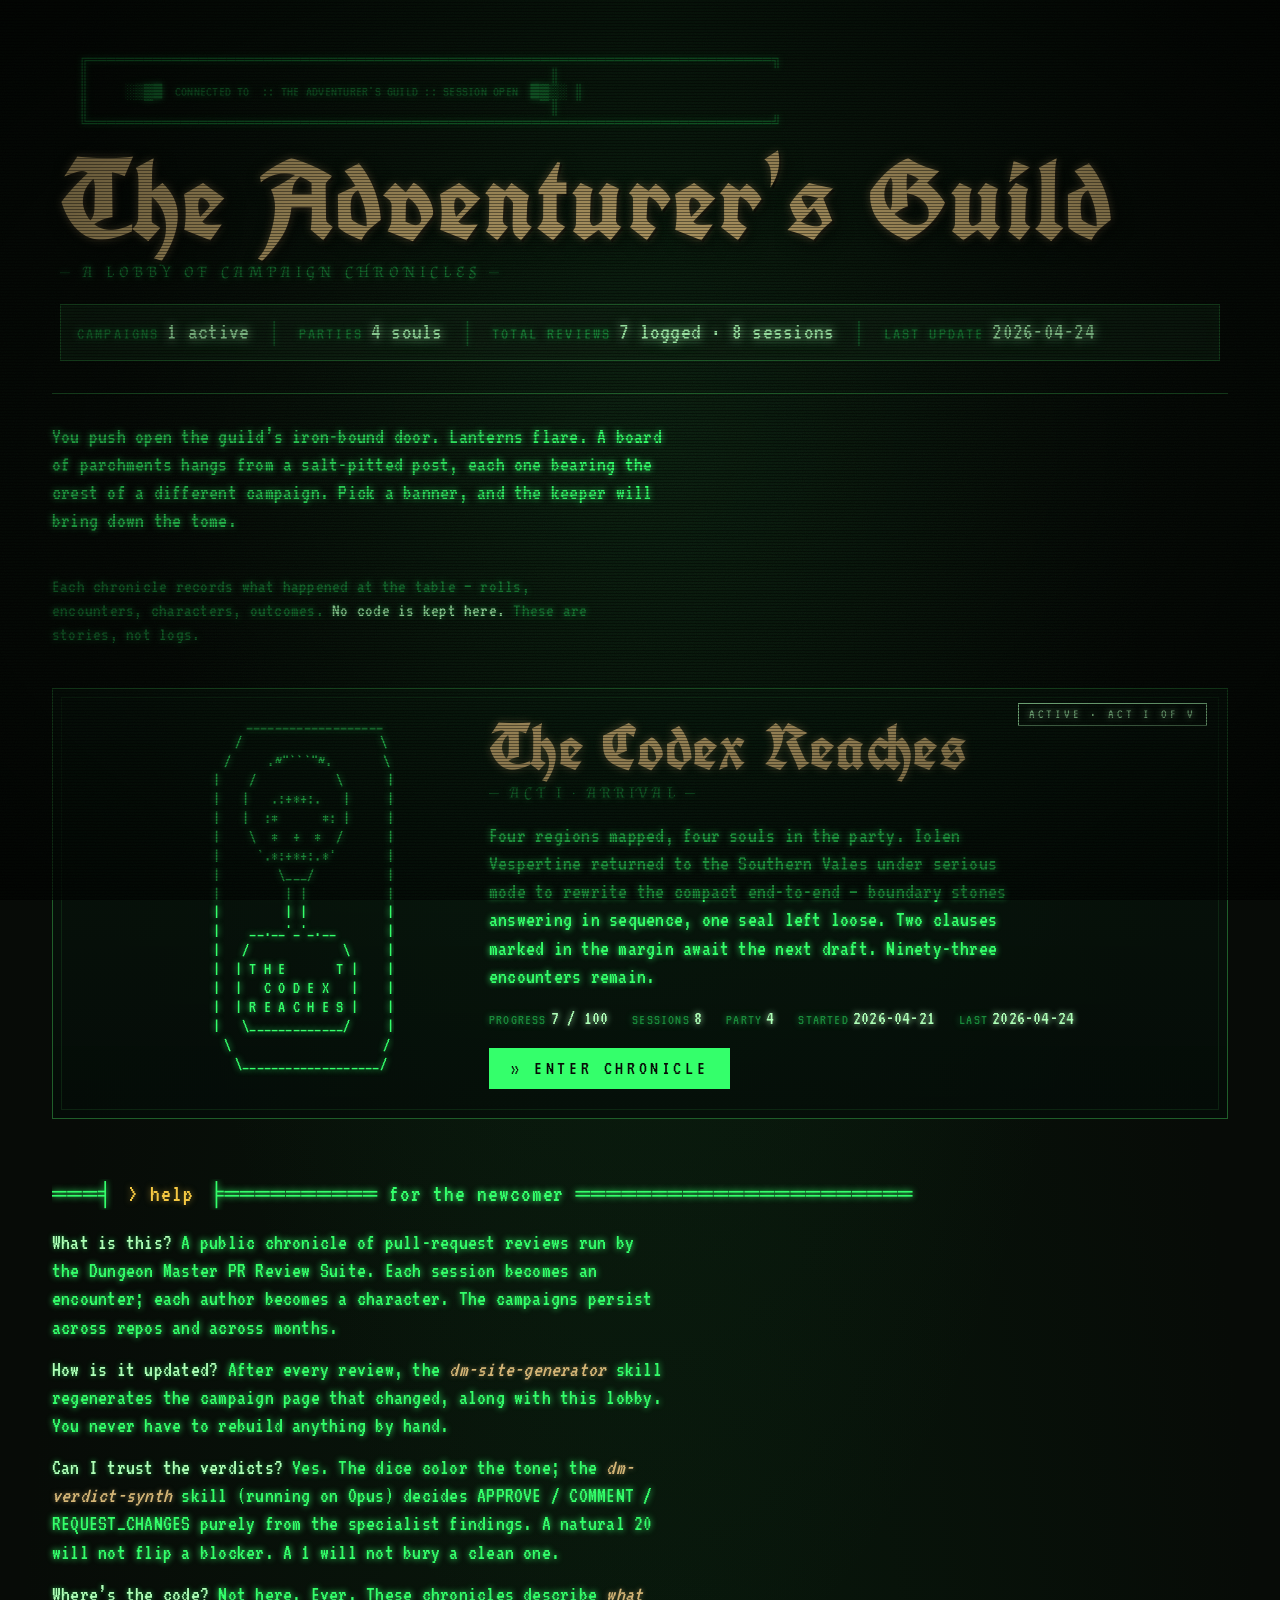
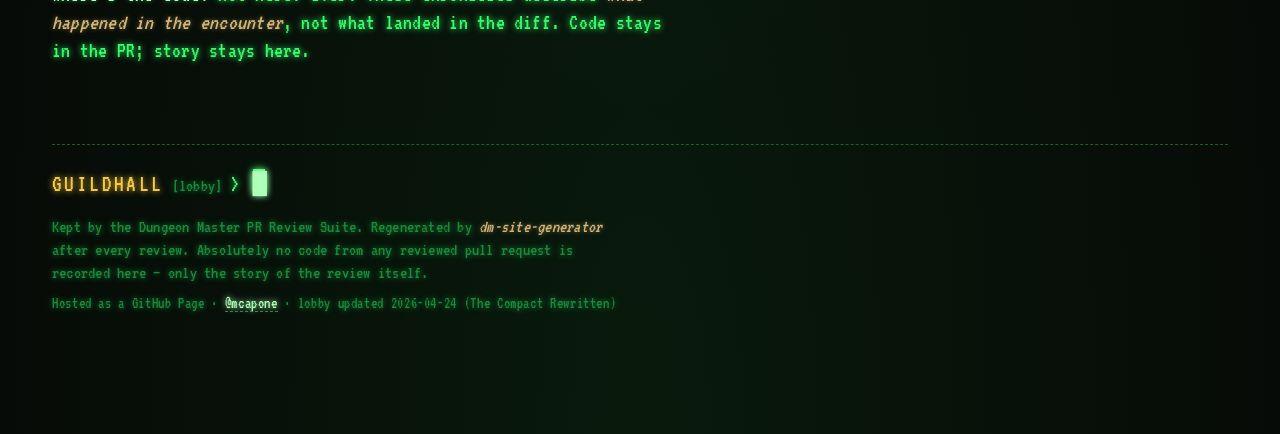
==== commit 0b66f842: "chronicle: regenerate-campaign The Codex Reaches (2026-04-24T15:14:07Z)" ====
--- a/index.html
+++ b/index.html
@@ -29,9 +29,9 @@
         <span class="sep">│</span>
         <span class="stat"><span class="stat-label">PARTIES</span> <span class="stat-val">4 souls</span></span>
         <span class="sep">│</span>
-        <span class="stat"><span class="stat-label">TOTAL REVIEWS</span> <span class="stat-val">6 logged · 7 sessions</span></span>
+        <span class="stat"><span class="stat-label">TOTAL REVIEWS</span> <span class="stat-val">7 logged · 8 sessions</span></span>
         <span class="sep">│</span>
-        <span class="stat"><span class="stat-label">LAST UPDATE</span> <span class="stat-val">2026-04-23</span></span>
+        <span class="stat"><span class="stat-label">LAST UPDATE</span> <span class="stat-val">2026-04-24</span></span>
       </div>
     </header>
 
@@ -81,18 +81,17 @@
             <h2 class="tome">The Codex Reaches</h2>
             <p class="tagline">&mdash; act I · arrival &mdash;</p>
             <p class="pitch">
-              Four regions mapped, four souls in the party, all ballots resolved. Iolen Vespertine
-              has returned to the Courier&rsquo;s Foundry border to light a waystone by default &mdash; the
-              third time she has set quill to pact. The dice chose the doctrine of propagation at
-              the Foundry&rsquo;s threshold; a future session will write the single canon. Ninety-four
+              Four regions mapped, four souls in the party. Iolen Vespertine returned to the Southern Vales
+              under serious mode to rewrite the compact end-to-end &mdash; boundary stones answering in sequence,
+              one seal left loose. Two clauses marked in the margin await the next draft. Ninety-three
               encounters remain.
             </p>
             <div class="campaign-meta">
-              <span><span class="key">PROGRESS</span><span class="val">6 / 100</span></span>
-              <span><span class="key">SESSIONS</span><span class="val">7</span></span>
+              <span><span class="key">PROGRESS</span><span class="val">7 / 100</span></span>
+              <span><span class="key">SESSIONS</span><span class="val">8</span></span>
               <span><span class="key">PARTY</span><span class="val">4</span></span>
               <span><span class="key">STARTED</span><span class="val">2026-04-21</span></span>
-              <span><span class="key">LAST</span><span class="val">2026-04-23</span></span>
+              <span><span class="key">LAST</span><span class="val">2026-04-24</span></span>
             </div>
             <a class="campaign-cta" href="campaigns/the-codex-reaches/">&raquo; Enter chronicle</a>
           </div>
@@ -135,7 +134,7 @@
       </p>
       <p class="footer-legal">
         Hosted as a GitHub Page &middot; <a href="https://github.com/mcapone">@mcapone</a>
-        &middot; lobby updated 2026-04-23 (The Pre-Lit Waystone)
+        &middot; lobby updated 2026-04-24 (The Compact Rewritten)
       </p>
     </footer>
   </div>
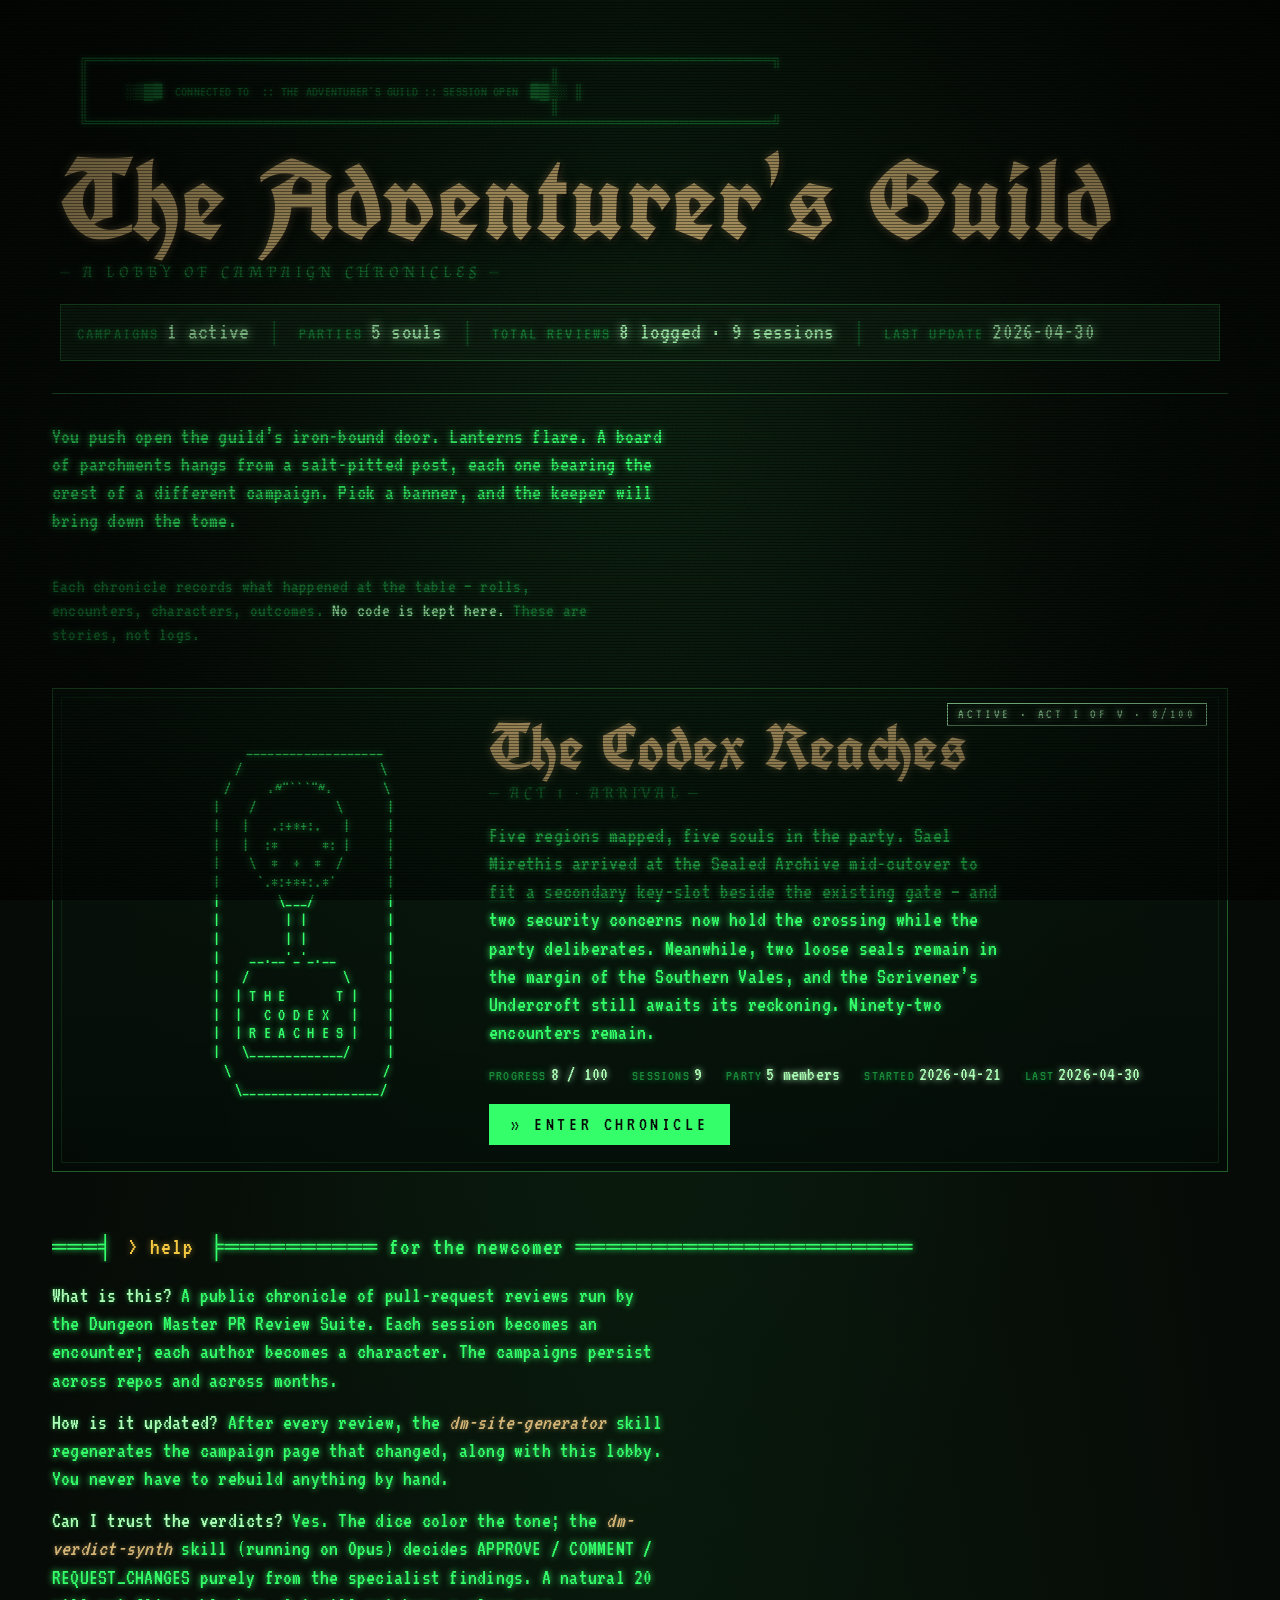
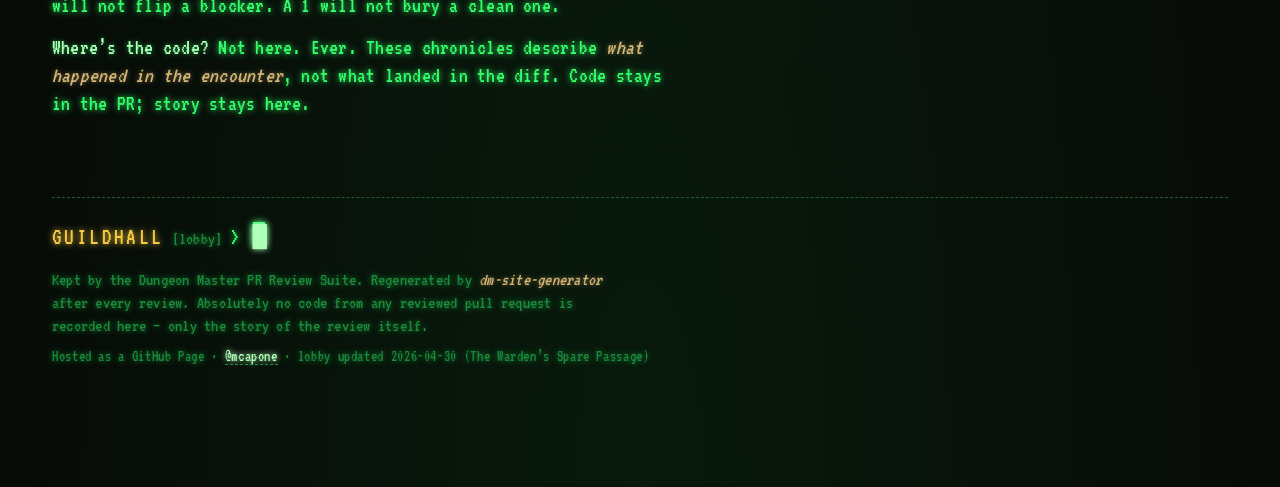
==== commit a58d8302: "chronicle: regenerate the-codex-reaches + lobby (2026-04-30T00:00:00Z)" ====
--- a/index.html
+++ b/index.html
@@ -27,11 +27,11 @@
       <div class="statusbar" role="status" aria-label="Guild status">
         <span class="stat"><span class="stat-label">CAMPAIGNS</span> <span class="stat-val">1 active</span></span>
         <span class="sep">│</span>
-        <span class="stat"><span class="stat-label">PARTIES</span> <span class="stat-val">4 souls</span></span>
+        <span class="stat"><span class="stat-label">PARTIES</span> <span class="stat-val">5 souls</span></span>
         <span class="sep">│</span>
-        <span class="stat"><span class="stat-label">TOTAL REVIEWS</span> <span class="stat-val">7 logged · 8 sessions</span></span>
+        <span class="stat"><span class="stat-label">TOTAL REVIEWS</span> <span class="stat-val">8 logged · 9 sessions</span></span>
         <span class="sep">│</span>
-        <span class="stat"><span class="stat-label">LAST UPDATE</span> <span class="stat-val">2026-04-24</span></span>
+        <span class="stat"><span class="stat-label">LAST UPDATE</span> <span class="stat-val">2026-04-30</span></span>
       </div>
     </header>
 
@@ -53,7 +53,7 @@
         <!-- ================= Campaign 1: The Codex Reaches (ACTIVE) ================= -->
         <!-- emblem-id: tome-01 -->
         <article class="campaign-card" id="the-codex-reaches">
-          <span class="campaign-state active">active · act I of V</span>
+          <span class="campaign-state active">active · act I of V · 8/100</span>
 
           <div class="campaign-emblem amber" aria-hidden="true"><pre>
             ___________________
@@ -79,19 +79,20 @@
 
           <div class="campaign-body">
             <h2 class="tome">The Codex Reaches</h2>
-            <p class="tagline">&mdash; act I · arrival &mdash;</p>
+            <p class="tagline">&mdash; act 1 · Arrival &mdash;</p>
             <p class="pitch">
-              Four regions mapped, four souls in the party. Iolen Vespertine returned to the Southern Vales
-              under serious mode to rewrite the compact end-to-end &mdash; boundary stones answering in sequence,
-              one seal left loose. Two clauses marked in the margin await the next draft. Ninety-three
-              encounters remain.
+              Five regions mapped, five souls in the party. Sael Mirethis arrived at the Sealed Archive
+              mid-cutover to fit a secondary key-slot beside the existing gate &mdash; and two security
+              concerns now hold the crossing while the party deliberates. Meanwhile, two loose seals remain
+              in the margin of the Southern Vales, and the Scrivener&rsquo;s Undercroft still awaits its
+              reckoning. Ninety-two encounters remain.
             </p>
             <div class="campaign-meta">
-              <span><span class="key">PROGRESS</span><span class="val">7 / 100</span></span>
-              <span><span class="key">SESSIONS</span><span class="val">8</span></span>
-              <span><span class="key">PARTY</span><span class="val">4</span></span>
+              <span><span class="key">PROGRESS</span><span class="val">8 / 100</span></span>
+              <span><span class="key">SESSIONS</span><span class="val">9</span></span>
+              <span><span class="key">PARTY</span><span class="val">5 members</span></span>
               <span><span class="key">STARTED</span><span class="val">2026-04-21</span></span>
-              <span><span class="key">LAST</span><span class="val">2026-04-24</span></span>
+              <span><span class="key">LAST</span><span class="val">2026-04-30</span></span>
             </div>
             <a class="campaign-cta" href="campaigns/the-codex-reaches/">&raquo; Enter chronicle</a>
           </div>
@@ -134,7 +135,7 @@
       </p>
       <p class="footer-legal">
         Hosted as a GitHub Page &middot; <a href="https://github.com/mcapone">@mcapone</a>
-        &middot; lobby updated 2026-04-24 (The Compact Rewritten)
+        &middot; lobby updated 2026-04-30 (The Warden&rsquo;s Spare Passage)
       </p>
     </footer>
   </div>
